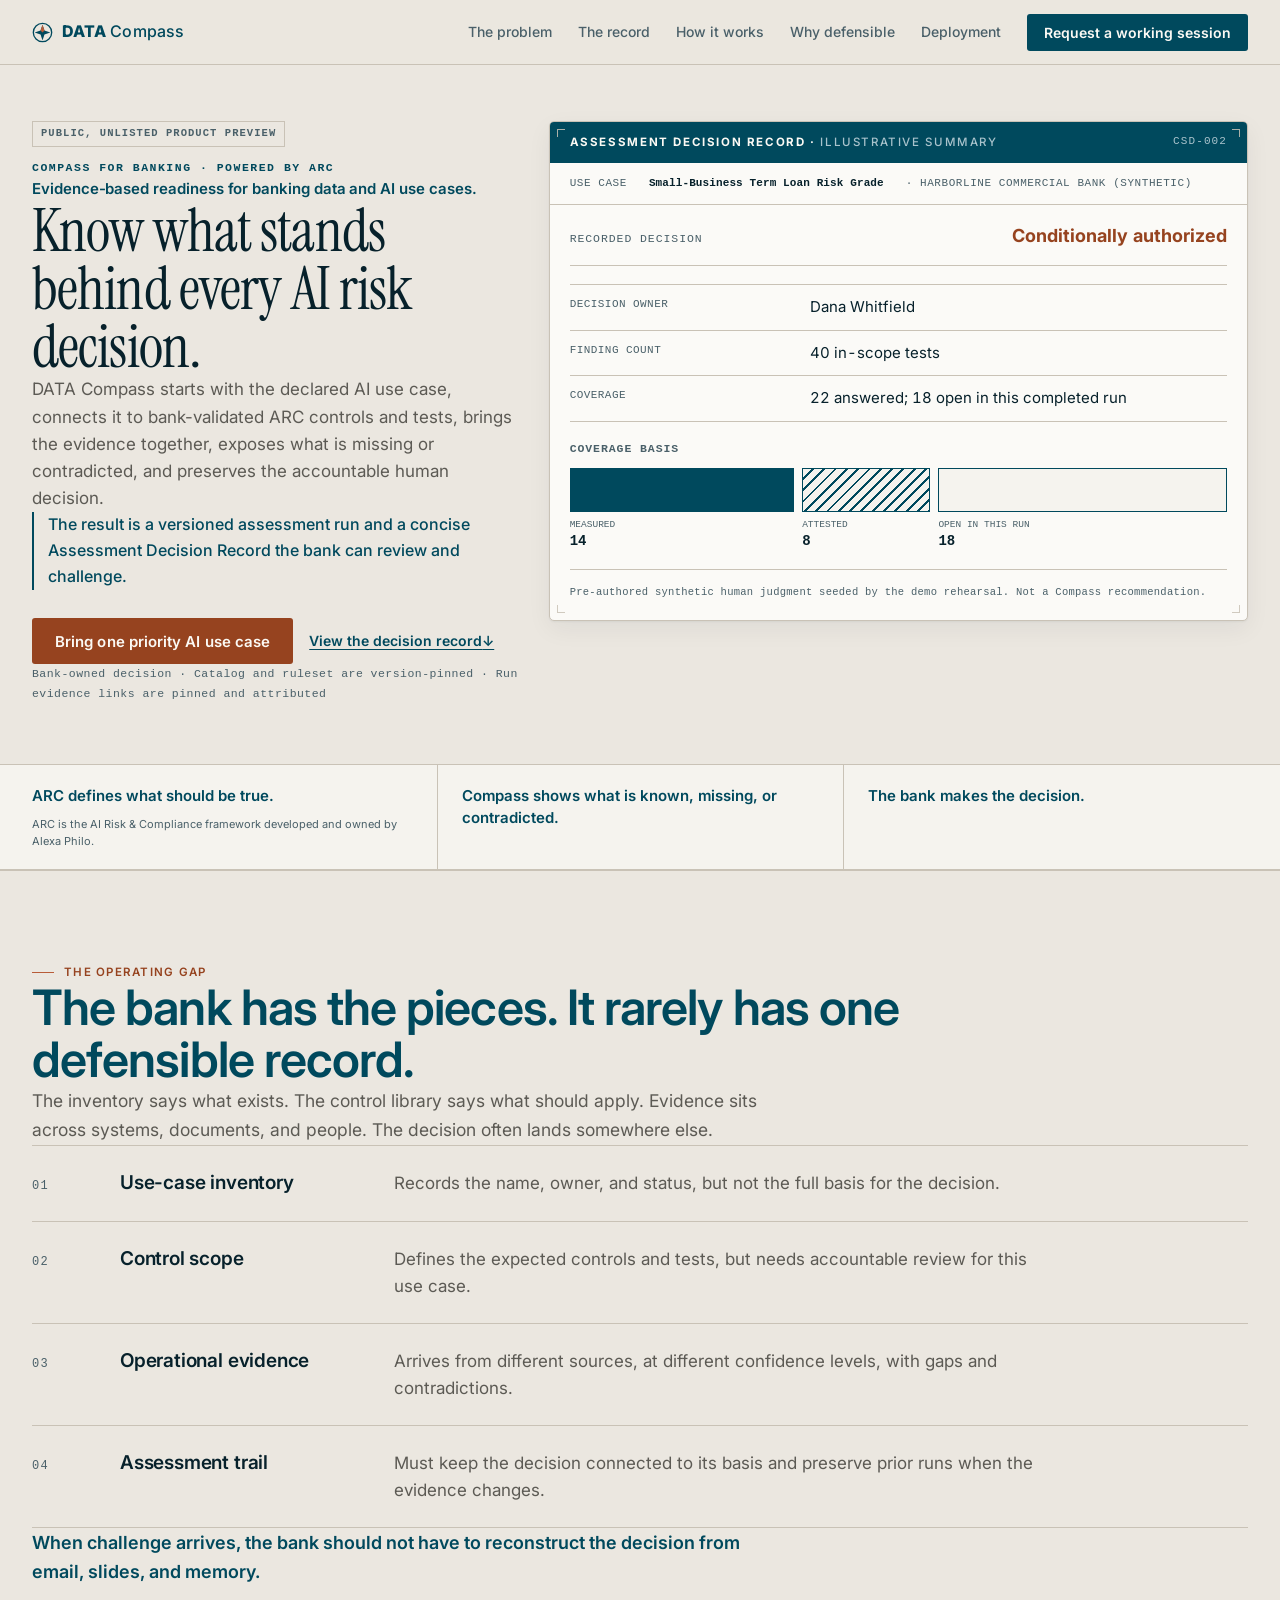
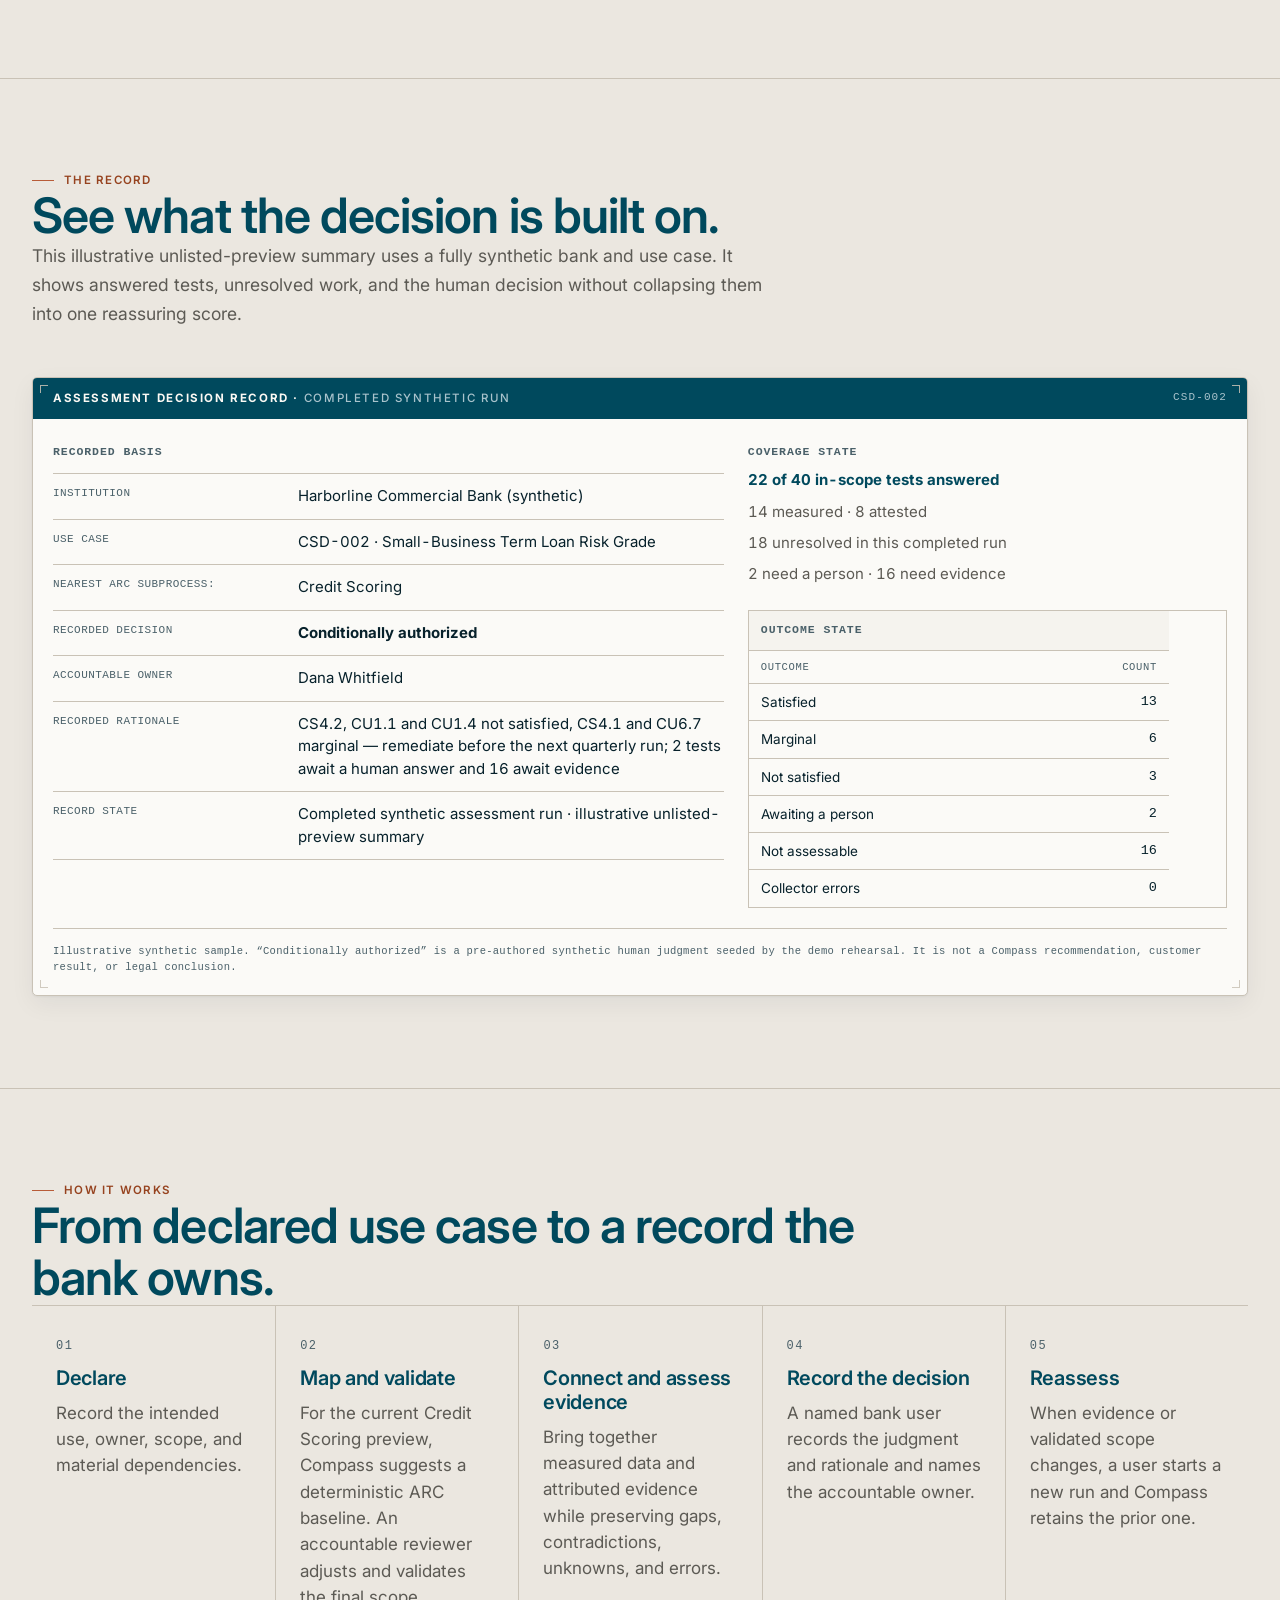
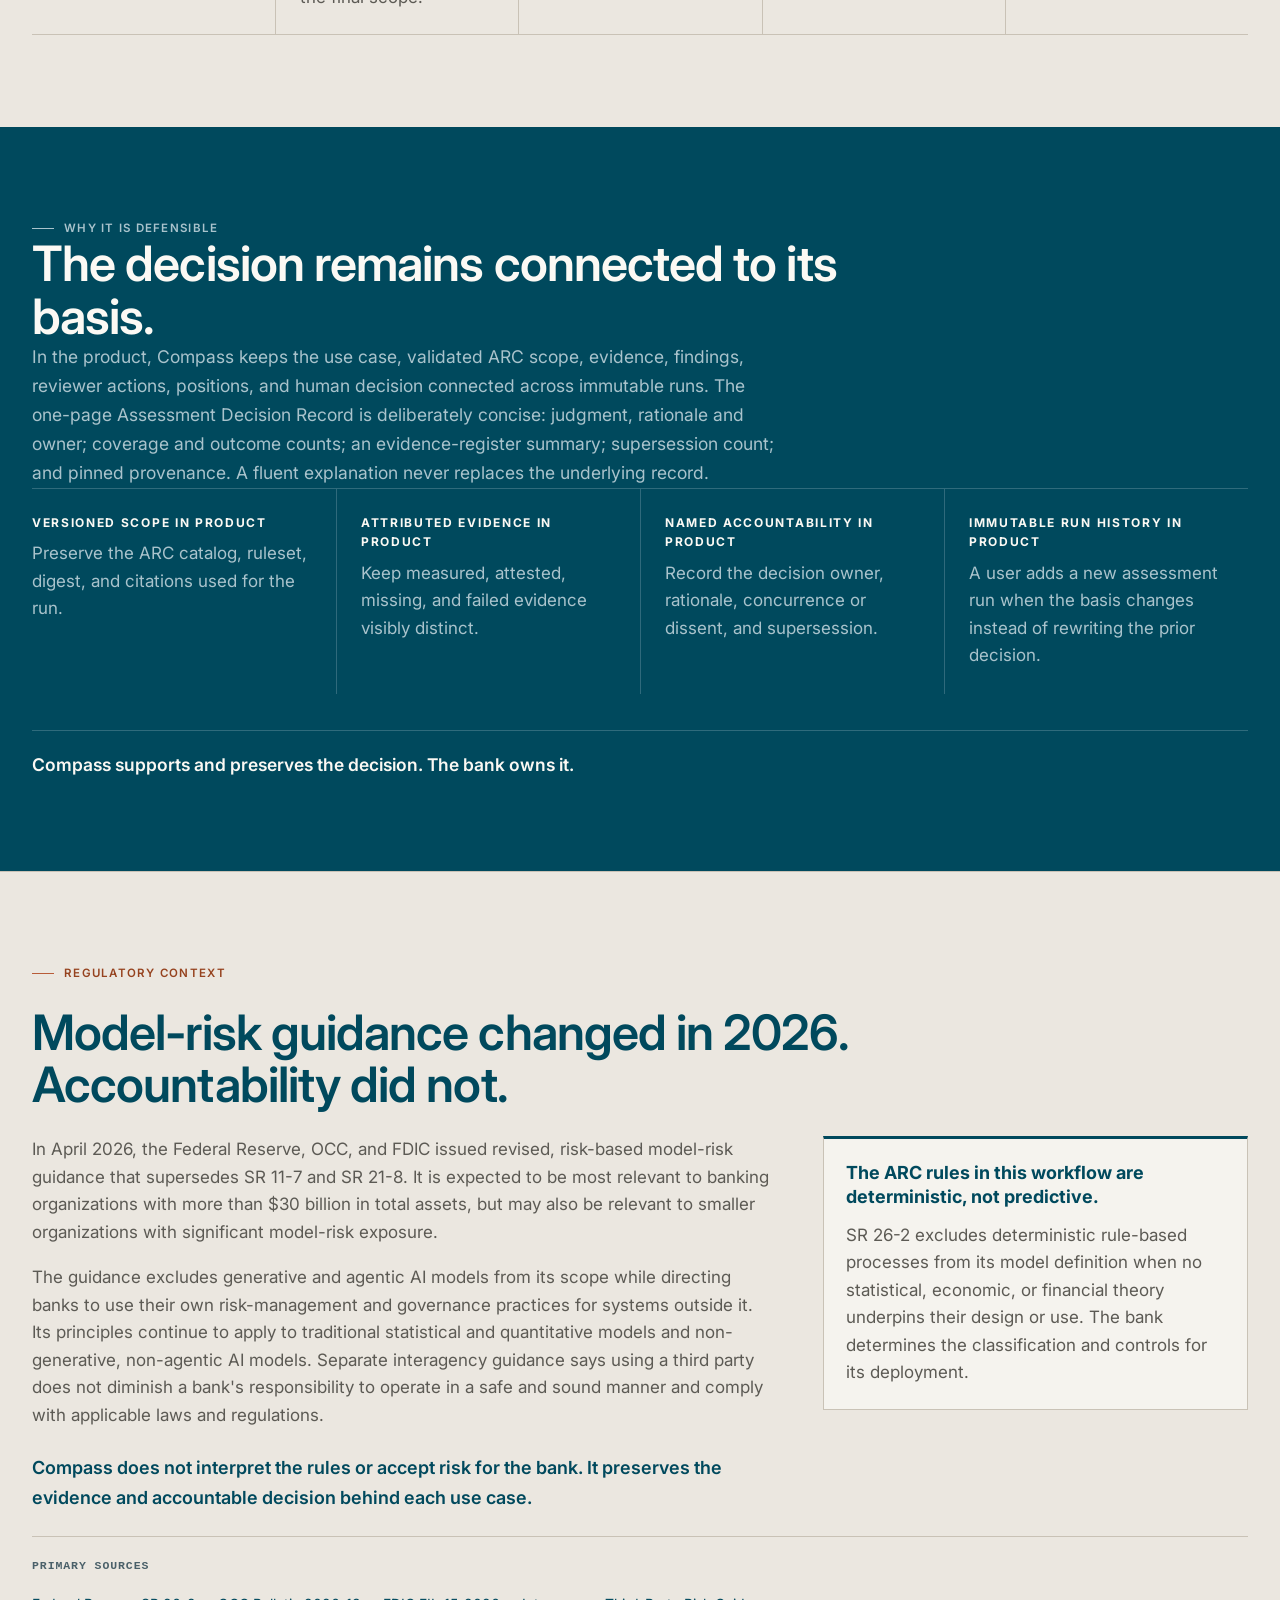
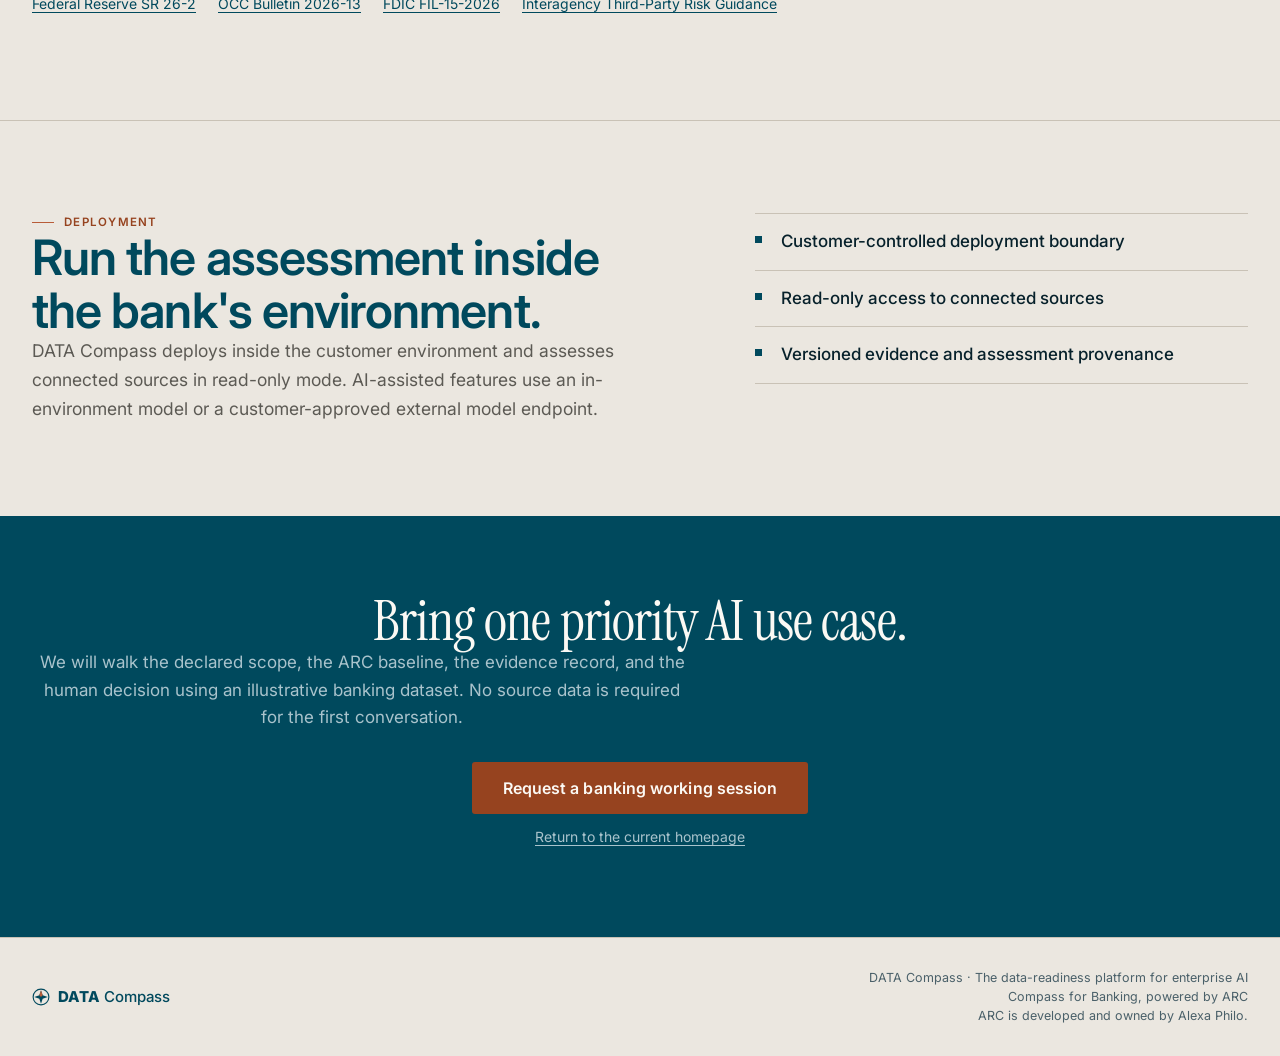
==== banking/index.html @ 29fe2e92 "feat: add Compass for Banking preview" ====
<!DOCTYPE html>
<html lang="en">
<head>
  <meta charset="UTF-8">
  <meta name="viewport" content="width=device-width, initial-scale=1.0">
  <title>Compass for Banking · Evidence behind every AI risk decision</title>
  <meta name="robots" content="noindex,nofollow">
  <link rel="canonical" href="https://compassfordata.com/banking/">
  <meta name="description" content="Compass for Banking connects a declared AI use case, bank-validated ARC controls, evidence, unresolved findings, and the accountable human decision in one versioned assessment run.">
  <meta name="theme-color" content="#00495D">
  <meta property="og:type" content="website">
  <meta property="og:url" content="https://compassfordata.com/banking/">
  <meta property="og:title" content="Compass for Banking · Evidence behind every AI risk decision">
  <meta property="og:description" content="Compass for Banking connects a declared AI use case, bank-validated ARC controls, evidence, unresolved findings, and the accountable human decision in one versioned assessment run.">
  <meta property="og:image" content="https://compassfordata.com/img/og-platform.png">
  <meta property="og:image:width" content="1200">
  <meta property="og:image:height" content="630">
  <meta property="og:image:alt" content="DATA Compass — AI readiness, measured—not asserted.">
  <meta name="twitter:card" content="summary_large_image">
  <meta name="twitter:title" content="Compass for Banking · Evidence behind every AI risk decision">
  <meta name="twitter:description" content="Compass for Banking connects a declared AI use case, bank-validated ARC controls, evidence, unresolved findings, and the accountable human decision in one versioned assessment run.">
  <meta name="twitter:image" content="https://compassfordata.com/img/og-platform.png">
  <meta name="twitter:image:alt" content="DATA Compass — AI readiness, measured—not asserted.">
  <link rel="icon" href="data:image/svg+xml,<svg xmlns='http://www.w3.org/2000/svg' viewBox='0 0 32 32'><circle cx='16' cy='16' r='13.5' fill='none' stroke='%2300495D' stroke-width='2.5'/><path d='M16 4 L19 13 L28 16 L19 19 L16 28 L13 19 L4 16 L13 13 Z' fill='%2300495D'/><path d='M16 4 L19 13 L16 16 L13 13 Z' fill='%23B85C38'/></svg>">
  <link rel="preconnect" href="https://fonts.googleapis.com">
  <link rel="preconnect" href="https://fonts.gstatic.com" crossorigin>
  <link href="https://fonts.googleapis.com/css2?family=Instrument+Serif:ital@0;1&family=Inter:wght@400;500;600;700;800&display=swap" rel="stylesheet">
  <link rel="stylesheet" href="/banking/preview-base-9b962e1.css">
  <link rel="stylesheet" href="/banking/banking.css">
</head>
<body class="new-page banking-page">

<a class="nb-skip" href="#main">Skip to content</a>

<nav class="nb-nav" id="nbNav" aria-label="Main">
  <div class="nb-nav__inner">
    <a href="/" class="nb-nav__brand" aria-label="DATA Compass — return to the current homepage">
      <svg width="21" height="21" viewBox="0 0 32 32" aria-hidden="true" focusable="false"><circle cx="16" cy="16" r="14" fill="none" stroke="#00495D" stroke-width="2"/><path d="M16 4 L19 13 L28 16 L19 19 L16 28 L13 19 L4 16 L13 13 Z" fill="#00495D"/><path d="M16 4 L19 13 L16 16 L13 13 Z" fill="#B85C38"/></svg>
      <span><b>DATA</b> Compass</span>
    </a>
    <div class="nb-nav__links">
      <a href="#problem">The problem</a>
      <a href="#decision-record">The record</a>
      <a href="#how-it-works">How it works</a>
      <a href="#defensible">Why defensible</a>
      <a href="#deployment">Deployment</a>
      <button type="button" class="nb-nav__cta" data-nb-demo>Request a working session</button>
    </div>
    <button class="nb-burger" id="nbBurger" aria-label="Open menu" aria-expanded="false" aria-controls="nbMobile">
      <span aria-hidden="true"></span><span aria-hidden="true"></span><span aria-hidden="true"></span>
    </button>
  </div>
</nav>

<div class="nb-mobile" id="nbMobile" role="dialog" aria-modal="true" aria-label="Site menu" hidden>
  <button class="nb-mobile__x" id="nbMobileClose" aria-label="Close menu">&times;</button>
  <a href="#problem">The problem</a>
  <a href="#decision-record">The record</a>
  <a href="#how-it-works">How it works</a>
  <a href="#defensible">Why defensible</a>
  <a href="#deployment">Deployment</a>
  <button type="button" class="nb-btn nb-btn--accent" data-nb-demo>Request a working session</button>
</div>

<main id="main" tabindex="-1">

<header class="nb-hero">
  <div class="nb-wrap nb-hero__grid">
    <div class="nb-hero__copy">
      <p class="bk-preview-status">PUBLIC, UNLISTED PRODUCT PREVIEW</p>
      <p class="nb-hero__qual">COMPASS FOR BANKING · POWERED BY ARC</p>
      <p class="nb-hero__cat">Evidence-based readiness for banking data and AI use cases.</p>
      <h1 class="nb-hero__h1">Know what stands behind every AI risk decision.</h1>
      <p class="nb-hero__sub">DATA Compass starts with the declared AI use case, connects it to bank-validated ARC controls and tests, brings the evidence together, exposes what is missing or contradicted, and preserves the accountable human decision.</p>
      <p class="nb-hero__proof">The result is a versioned assessment run and a concise Assessment Decision Record the bank can review and challenge.</p>
      <div class="nb-hero__ctas">
        <button type="button" class="nb-btn nb-btn--accent" data-nb-demo>Bring one priority AI use case</button>
        <a class="nb-textlink" href="#decision-record">View the decision record <span aria-hidden="true">↓</span></a>
      </div>
      <p class="nb-hero__assure">Bank-owned decision · Catalog and ruleset are version-pinned · Run evidence links are pinned and attributed</p>
    </div>

    <article class="nb-brief nb-brief--hero bk-record bk-record--hero" id="nbHeroBrief" aria-labelledby="nbHeroBriefT">
      <span class="nb-brief__regs" aria-hidden="true"></span>
      <div class="nb-brief__head">
        <h2 class="nb-brief__label" id="nbHeroBriefT">Assessment Decision Record <span aria-hidden="true">·</span> <span class="nb-brief__label-2">Illustrative summary</span></h2>
        <span class="nb-brief__coord" aria-hidden="true">CSD-002</span>
      </div>
      <p class="nb-brief__meta">Use case <b>Small-Business Term Loan Risk Grade</b> · Harborline Commercial Bank (synthetic)</p>
      <div class="bk-record__reveal-list">
        <div class="bk-record__decision bk-record__reveal">
          <span class="bk-record__decision-label">Recorded decision</span>
          <strong class="bk-record__decision-value">Conditionally authorized</strong>
        </div>
        <dl class="bk-ledger bk-ledger--compact bk-record__reveal">
          <div class="bk-ledger__row"><dt>Decision owner</dt><dd>Dana Whitfield</dd></div>
          <div class="bk-ledger__row"><dt>Finding count</dt><dd>40 in-scope tests</dd></div>
          <div class="bk-ledger__row"><dt>Coverage</dt><dd>22 answered; 18 open in this completed run</dd></div>
        </dl>
        <div class="bk-coverage bk-record__reveal">
          <p class="bk-coverage__heading">Coverage basis</p>
          <ol class="bk-coverage__segments" aria-label="14 measured, 8 attested, and 18 open in this completed run">
            <li class="bk-coverage__segment bk-coverage__segment--measured"><span class="bk-coverage__bar" aria-hidden="true"></span><span class="bk-coverage__text">Measured <b>14</b></span></li>
            <li class="bk-coverage__segment bk-coverage__segment--attested"><span class="bk-coverage__bar" aria-hidden="true"></span><span class="bk-coverage__text">Attested <b>8</b></span></li>
            <li class="bk-coverage__segment bk-coverage__segment--open"><span class="bk-coverage__bar" aria-hidden="true"></span><span class="bk-coverage__text">Open in this run <b>18</b></span></li>
          </ol>
        </div>
        <p class="bk-record__disclaimer bk-record__reveal">Pre-authored synthetic human judgment seeded by the demo rehearsal. Not a Compass recommendation.</p>
      </div>
    </article>
  </div>
</header>

<section class="nb-rail" aria-label="Roles in the assessment">
  <div class="nb-wrap nb-rail__grid">
    <div><p>ARC defines what should be true.</p><p class="bk-rail__provenance">ARC is the AI Risk &amp; Compliance framework developed and owned by Alexa Philo.</p></div>
    <div><p>Compass shows what is known, missing, or contradicted.</p></div>
    <div><p>The bank makes the decision.</p></div>
  </div>
</section>

<section class="nb-sec" id="problem" aria-labelledby="problem-title">
  <div class="nb-wrap">
    <p class="nb-eyebrow">THE OPERATING GAP</p>
    <h2 class="nb-h2" id="problem-title">The bank has the pieces. It rarely has one defensible record.</h2>
    <p class="nb-lead">The inventory says what exists. The control library says what should apply. Evidence sits across systems, documents, and people. The decision often lands somewhere else.</p>
    <ol class="nb-cons">
      <li><span class="nb-cons__n" aria-hidden="true">01</span><h3>Use-case inventory</h3><p>Records the name, owner, and status, but not the full basis for the decision.</p></li>
      <li><span class="nb-cons__n" aria-hidden="true">02</span><h3>Control scope</h3><p>Defines the expected controls and tests, but needs accountable review for this use case.</p></li>
      <li><span class="nb-cons__n" aria-hidden="true">03</span><h3>Operational evidence</h3><p>Arrives from different sources, at different confidence levels, with gaps and contradictions.</p></li>
      <li><span class="nb-cons__n" aria-hidden="true">04</span><h3>Assessment trail</h3><p>Must keep the decision connected to its basis and preserve prior runs when the evidence changes.</p></li>
    </ol>
    <p class="nb-close">When challenge arrives, the bank should not have to reconstruct the decision from email, slides, and memory.</p>
  </div>
</section>

<section class="nb-sec nb-sec--alt" id="decision-record" aria-labelledby="decision-record-title">
  <div class="nb-wrap">
    <p class="nb-eyebrow">THE RECORD</p>
    <h2 class="nb-h2" id="decision-record-title">See what the decision is built on.</h2>
    <p class="nb-lead">This illustrative unlisted-preview summary uses a fully synthetic bank and use case. It shows answered tests, unresolved work, and the human decision without collapsing them into one reassuring score.</p>

    <article class="nb-brief nb-brief--full bk-record bk-record--full" aria-labelledby="full-record-title">
      <span class="nb-brief__regs" aria-hidden="true"></span>
      <div class="nb-brief__head">
        <h3 class="nb-brief__label" id="full-record-title">Assessment Decision Record <span aria-hidden="true">·</span> <span class="nb-brief__label-2">Completed synthetic run</span></h3>
        <span class="nb-brief__coord" aria-hidden="true">CSD-002</span>
      </div>
      <div class="bk-record__grid">
        <div class="bk-record__column">
          <p class="bk-record__section-title">Recorded basis</p>
          <dl class="bk-ledger">
            <div class="bk-ledger__row"><dt>Institution</dt><dd>Harborline Commercial Bank (synthetic)</dd></div>
            <div class="bk-ledger__row"><dt>Use case</dt><dd>CSD-002 · Small-Business Term Loan Risk Grade</dd></div>
            <div class="bk-ledger__row"><dt>Nearest ARC subprocess:</dt> <dd>Credit Scoring</dd></div>
            <div class="bk-ledger__row"><dt>Recorded decision</dt><dd><strong>Conditionally authorized</strong></dd></div>
            <div class="bk-ledger__row"><dt>Accountable owner</dt><dd>Dana Whitfield</dd></div>
            <div class="bk-ledger__row"><dt>Recorded rationale</dt><dd>CS4.2, CU1.1 and CU1.4 not satisfied, CS4.1 and CU6.7 marginal — remediate before the next quarterly run; 2 tests await a human answer and 16 await evidence</dd></div>
            <div class="bk-ledger__row"><dt>Record state</dt><dd>Completed synthetic assessment run · illustrative unlisted-preview summary</dd></div>
          </dl>
        </div>
        <div class="bk-record__column">
          <div class="bk-coverage">
            <p class="bk-record__section-title">Coverage state</p>
            <p class="bk-coverage__metric"><strong>22 of 40 in-scope tests answered</strong></p>
            <p>14 measured · 8 attested</p>
            <p>18 unresolved in this completed run</p>
            <p>2 need a person · 16 need evidence</p>
          </div>
          <div class="bk-record__table-region" role="region" aria-labelledby="outcome-state-title" tabindex="0">
            <table class="nb-trace bk-record__table">
              <caption id="outcome-state-title">Outcome state</caption>
              <thead><tr><th scope="col">Outcome</th><th scope="col">Count</th></tr></thead>
              <tbody>
                <tr><th scope="row">Satisfied</th><td>13</td></tr>
                <tr><th scope="row">Marginal</th><td>6</td></tr>
                <tr><th scope="row">Not satisfied</th><td>3</td></tr>
                <tr><th scope="row">Awaiting a person</th><td>2</td></tr>
                <tr><th scope="row">Not assessable</th><td>16</td></tr>
                <tr><th scope="row">Collector errors</th><td>0</td></tr>
              </tbody>
            </table>
          </div>
        </div>
      </div>
      <p class="bk-record__disclaimer">Illustrative synthetic sample. “Conditionally authorized” is a pre-authored synthetic human judgment seeded by the demo rehearsal. It is not a Compass recommendation, customer result, or legal conclusion.</p>
    </article>
  </div>
</section>

<section class="nb-sec" id="how-it-works" aria-labelledby="how-it-works-title">
  <div class="nb-wrap">
    <p class="nb-eyebrow">HOW IT WORKS</p>
    <h2 class="nb-h2" id="how-it-works-title">From declared use case to a record the bank owns.</h2>
    <ol class="nb-stages">
      <li class="nb-stage"><div class="nb-stage__t"><span class="nb-stage__n" aria-hidden="true">01</span><h3>Declare</h3><p>Record the intended use, owner, scope, and material dependencies.</p></div></li>
      <li class="nb-stage"><div class="nb-stage__t"><span class="nb-stage__n" aria-hidden="true">02</span><h3>Map and validate</h3><p>For the current Credit Scoring preview, Compass suggests a deterministic ARC baseline. An accountable reviewer adjusts and validates the final scope.</p></div></li>
      <li class="nb-stage"><div class="nb-stage__t"><span class="nb-stage__n" aria-hidden="true">03</span><h3>Connect and assess evidence</h3><p>Bring together measured data and attributed evidence while preserving gaps, contradictions, unknowns, and errors.</p></div></li>
      <li class="nb-stage"><div class="nb-stage__t"><span class="nb-stage__n" aria-hidden="true">04</span><h3>Record the decision</h3><p>A named bank user records the judgment and rationale and names the accountable owner.</p></div></li>
      <li class="nb-stage"><div class="nb-stage__t"><span class="nb-stage__n" aria-hidden="true">05</span><h3>Reassess</h3><p>When evidence or validated scope changes, a user starts a new run and Compass retains the prior one.</p></div></li>
    </ol>
  </div>
</section>

<section class="nb-teal" id="defensible" aria-labelledby="defensible-title">
  <div class="nb-wrap">
    <p class="nb-eyebrow nb-eyebrow--rev">WHY IT IS DEFENSIBLE</p>
    <h2 class="nb-h2 nb-h2--rev" id="defensible-title">The decision remains connected to its basis.</h2>
    <p class="nb-lead nb-lead--rev">In the product, Compass keeps the use case, validated ARC scope, evidence, findings, reviewer actions, positions, and human decision connected across immutable runs. The one-page Assessment Decision Record is deliberately concise: judgment, rationale and owner; coverage and outcome counts; an evidence-register summary; supersession count; and pinned provenance. A fluent explanation never replaces the underlying record.</p>
    <ul class="nb-reads">
      <li><h3>Versioned scope in product</h3><p>Preserve the ARC catalog, ruleset, digest, and citations used for the run.</p></li>
      <li><h3>Attributed evidence in product</h3><p>Keep measured, attested, missing, and failed evidence visibly distinct.</p></li>
      <li><h3>Named accountability in product</h3><p>Record the decision owner, rationale, concurrence or dissent, and supersession.</p></li>
      <li><h3>Immutable run history in product</h3><p>A user adds a new assessment run when the basis changes instead of rewriting the prior decision.</p></li>
    </ul>
    <p class="bk-defensible__close">Compass supports and preserves the decision. The bank owns it.</p>
  </div>
</section>

<section class="nb-sec" id="regulatory-context" aria-labelledby="regulatory-context-title">
  <div class="nb-wrap bk-regulatory">
    <p class="nb-eyebrow">REGULATORY CONTEXT</p>
    <h2 class="nb-h2" id="regulatory-context-title">Model-risk guidance changed in 2026. Accountability did not.</h2>
    <div class="bk-regulatory__body">
      <p>In April 2026, the Federal Reserve, OCC, and FDIC issued revised, risk-based model-risk guidance that supersedes SR 11-7 and SR 21-8. It is expected to be most relevant to banking organizations with more than $30 billion in total assets, but may also be relevant to smaller organizations with significant model-risk exposure.</p>
      <p>The guidance excludes generative and agentic AI models from its scope while directing banks to use their own risk-management and governance practices for systems outside it. Its principles continue to apply to traditional statistical and quantitative models and non-generative, non-agentic AI models. Separate interagency guidance says using a third party does not diminish a bank's responsibility to operate in a safe and sound manner and comply with applicable laws and regulations.</p>
    </div>
    <div class="bk-regulatory__classification">
      <h3>The ARC rules in this workflow are deterministic, not predictive.</h3>
      <p>SR 26-2 excludes deterministic rule-based processes from its model definition when no statistical, economic, or financial theory underpins their design or use. The bank determines the classification and controls for its deployment.</p>
    </div>
    <p class="nb-close">Compass does not interpret the rules or accept risk for the bank. It preserves the evidence and accountable decision behind each use case.</p>
    <div class="bk-sources">
      <p class="bk-sources__label">Primary sources</p>
      <ul class="bk-sources__list">
        <li><a href="https://www.federalreserve.gov/supervisionreg/srletters/SR2602.htm">Federal Reserve SR 26-2</a></li>
        <li><a href="https://www.occ.gov/news-issuances/bulletins/2026/bulletin-2026-13.html">OCC Bulletin 2026-13</a></li>
        <li><a href="https://www.fdic.gov/news/financial-institution-letters/2026/agencies-revise-interagency-model-risk-management-guidance">FDIC FIL-15-2026</a></li>
        <li><a href="https://www.federalreserve.gov/frrs/guidance/interagency-guidance-on-third-party-relationships.htm">Interagency Third-Party Risk Guidance</a></li>
      </ul>
    </div>
  </div>
</section>

<section class="nb-sec nb-sec--alt" id="deployment" aria-labelledby="deployment-title">
  <div class="nb-wrap nb-dep">
    <div>
      <p class="nb-eyebrow">DEPLOYMENT</p>
      <h2 class="nb-h2" id="deployment-title">Run the assessment inside the bank's environment.</h2>
      <p class="nb-lead">DATA Compass deploys inside the customer environment and assesses connected sources in read-only mode. AI-assisted features use an in-environment model or a customer-approved external model endpoint.</p>
    </div>
    <ul class="nb-dep__list">
      <li>Customer-controlled deployment boundary</li>
      <li>Read-only access to connected sources</li>
      <li>Versioned evidence and assessment provenance</li>
    </ul>
  </div>
</section>

<section class="nb-teal nb-teal--close" aria-labelledby="closing-title">
  <div class="nb-wrap nb-cta">
    <h2 class="nb-cta__h" id="closing-title">Bring one priority AI use case.</h2>
    <p class="nb-cta__p">We will walk the declared scope, the ARC baseline, the evidence record, and the human decision using an illustrative banking dataset. No source data is required for the first conversation.</p>
    <button type="button" class="nb-btn nb-btn--accent nb-btn--lg" data-nb-demo>Request a banking working session</button>
    <p class="nb-cta__back"><a href="/">Return to the current homepage</a></p>
  </div>
</section>

</main>

<footer class="nb-foot">
  <div class="nb-wrap nb-foot__inner">
    <p class="nb-foot__brand">
      <svg width="18" height="18" viewBox="0 0 32 32" aria-hidden="true" focusable="false"><circle cx="16" cy="16" r="14" fill="none" stroke="#00495D" stroke-width="2"/><path d="M16 4 L19 13 L28 16 L19 19 L16 28 L13 19 L4 16 L13 13 Z" fill="#00495D"/><path d="M16 4 L19 13 L16 16 L13 13 Z" fill="#B85C38"/></svg>
      <span><b>DATA</b> Compass</span>
    </p>
    <div class="bk-foot__copy">
      <p>DATA Compass · The data-readiness platform for enterprise AI</p>
      <p>Compass for Banking, powered by ARC</p>
      <p>ARC is developed and owned by Alexa Philo.</p>
    </div>
  </div>
</footer>

<div class="nb-modal" id="nbDemoModal" aria-hidden="true">
  <div class="nb-modal__card" role="dialog" aria-modal="true" aria-labelledby="nbDemoTitle">
    <button class="nb-modal__x" id="nbDemoClose" aria-label="Close">&times;</button>
    <p class="nb-eyebrow">Banking working session</p>
    <h2 class="nb-modal__h" id="nbDemoTitle">Bring one priority AI use case.</h2>
    <p class="nb-modal__sub">Tell us who you are and what use case you want to examine.</p>
    <p class="nb-modal__note">30-minute working session · No source data required · Illustrative banking data</p>
    <form id="nbDemoForm" novalidate>
      <input type="hidden" name="industry" value="banking">
      <input type="checkbox" name="botcheck" class="nb-hp" tabindex="-1" autocomplete="off" aria-hidden="true">
      <div class="nb-frow">
        <div class="nb-ffield">
          <label for="nb_first">First name *</label>
          <input id="nb_first" name="first_name" autocomplete="given-name" required aria-describedby="nbFormMsg">
        </div>
        <div class="nb-ffield">
          <label for="nb_last">Last name *</label>
          <input id="nb_last" name="last_name" autocomplete="family-name" required aria-describedby="nbFormMsg">
        </div>
      </div>
      <div class="nb-ffield">
        <label for="nb_company">Company *</label>
        <input id="nb_company" name="company" autocomplete="organization" required aria-describedby="nbFormMsg">
      </div>
      <div class="nb-ffield">
        <label for="nb_email">Work email *</label>
        <input id="nb_email" type="email" name="email" autocomplete="email" required aria-describedby="nbFormMsg">
      </div>
      <details class="nb-more">
        <summary>Anything else? (optional)</summary>
        <div class="nb-ffield"><label for="nb_phone">Phone</label><input id="nb_phone" type="tel" name="phone" autocomplete="tel"></div>
        <div class="nb-ffield"><label for="nb_notes">Notes</label><textarea id="nb_notes" name="notes" rows="3" placeholder="What would you like to examine?"></textarea></div>
      </details>
      <p class="nb-form-msg" id="nbFormMsg" role="status" aria-live="polite"></p>
      <div class="nb-modal__actions">
        <button type="button" class="nb-btn nb-btn--quiet" id="nbDemoCancel">Cancel</button>
        <button type="submit" class="nb-btn nb-btn--accent" id="nbDemoSubmit">Send</button>
      </div>
    </form>
    <div class="nb-form-success" id="nbFormSuccess" role="status" tabindex="-1" hidden>
      <h3>Thanks.</h3>
      <p>Your request is on its way.</p>
    </div>
  </div>
</div>

<script src="/banking/preview-base-9b962e1.js" defer></script>
</body>
</html>
---- banking/preview-base-9b962e1.css ----
/* Pinned from /new/new.css at 9b962e14b737ceb65b5d60b990d22c09c79423b1; source SHA-256 e1fec9505f5660f444f13fea0d68402c357adde0eeac1bd5b9172ccb74719da2. */
/* ==========================================================================
   DATA Compass · /new/ — "The Evidence Dossier"
   Alternative buyer-oriented homepage. Isolated: every rule is scoped under
   .new-page so nothing here can reach the production homepage or /platform/.
   Palette and grammar per docs/design/compass-design-pattern.md.
   ========================================================================== */

.new-page {
  /* surfaces — the stack gets lighter as it rises */
  --nb-ground:   #EBE7E0;
  --nb-card:     #F5F3EE;
  --nb-surface:  #FBFAF7;
  --nb-track:    #E7E3DB;
  --nb-line:     #C9C2B6;

  /* ink */
  --nb-teal:     #00495D;
  --nb-ink:      #07212B;
  --nb-body:     #5C5A54;
  --nb-quiet:    #4A6069;

  /* accent — spotlight only */
  --nb-terra:      #B85C38;  /* non-text strokes / markers / focus ring */
  --nb-terra-ink:  #96431F;  /* small text + button grounds */
  --nb-terra-hov:  #843B1C;
  --nb-terra-tint: #EFDED7;

  /* reversed, for the deep-teal bands */
  --nb-on-teal:     #FBF9F4;
  --nb-on-teal-dim: #A9C3CC;

  /* type */
  --nb-sans:  'Inter', -apple-system, BlinkMacSystemFont, 'Segoe UI', Roboto, sans-serif;
  --nb-serif: 'Instrument Serif', Georgia, 'Times New Roman', serif;
  --nb-mono:  ui-monospace, 'Cascadia Code', Consolas, 'SFMono-Regular', Menlo, monospace;

  /* rhythm */
  --nb-pad: 92px;
  --nb-gut: 32px;
  --nb-max: 1280px;

  --nb-r:    5px;
  --nb-r-sm: 3px;
  --nb-shadow:       0 1px 2px rgba(7,33,43,.05), 0 8px 24px rgba(7,33,43,.06);
  --nb-shadow-hover: 0 2px 4px rgba(7,33,43,.08), 0 14px 32px rgba(7,33,43,.11);
  --nb-ease: cubic-bezier(.4,0,.2,1);
  --nb-ease-out: cubic-bezier(.16,1,.3,1);

  margin: 0;
  background: var(--nb-ground);
  color: var(--nb-body);
  font-family: var(--nb-sans);
  font-size: 17px;
  line-height: 1.62;
  -webkit-font-smoothing: antialiased;
  text-rendering: optimizeLegibility;
}

.new-page *, .new-page *::before, .new-page *::after { box-sizing: border-box; }
.new-page h1, .new-page h2, .new-page h3, .new-page p, .new-page ul,
.new-page ol, .new-page dl, .new-page dd, .new-page figure, .new-page table { margin: 0; }
.new-page ul, .new-page ol { list-style: none; padding: 0; }
.new-page img { max-width: 100%; height: auto; display: block; }
.new-page a { color: var(--nb-teal); text-decoration-thickness: 1px; text-underline-offset: 3px; }

.new-page :focus-visible {
  outline: 2px solid var(--nb-terra);
  outline-offset: 2px;
  border-radius: 2px;
}
/* terracotta measures 2.22:1 against deep teal — below the 3:1 non-text bar.
   Inside the teal bands the ring switches to reversed cream (9.45:1). */
.new-page .nb-teal :focus-visible,
.new-page .nb-teal:focus-visible { outline-color: var(--nb-on-teal); }

.nb-sr {
  position: absolute; width: 1px; height: 1px; padding: 0; margin: -1px;
  overflow: hidden; clip: rect(0 0 0 0); white-space: nowrap; border: 0;
}

.new-page a.nb-skip {
  position: absolute; left: 12px; top: -60px; z-index: 700;
  background: var(--nb-teal); color: var(--nb-on-teal);
  padding: 10px 16px; border-radius: var(--nb-r-sm);
  font-size: 14px; font-weight: 600; text-decoration: none;
  transition: top 150ms var(--nb-ease);
}
.new-page a.nb-skip:focus { top: 12px; }

.nb-wrap {
  max-width: var(--nb-max);
  margin: 0 auto;
  padding-inline: var(--nb-gut);
}

/* ============================== typography ============================== */

.nb-eyebrow {
  font-size: 11.5px; font-weight: 600; letter-spacing: .11em;
  text-transform: uppercase; color: var(--nb-terra-ink);
  display: flex; align-items: center; gap: 10px;
  margin-bottom: 18px;
}
.nb-eyebrow::before {
  content: ''; width: 22px; height: 1px; background: var(--nb-terra); flex: none;
}
.nb-eyebrow--rev { color: var(--nb-on-teal-dim); }
.nb-eyebrow--rev::before { background: var(--nb-on-teal-dim); }

.nb-h2 {
  font-family: var(--nb-sans);
  font-size: clamp(2rem, 4vw, 3.05rem);
  line-height: 1.08;
  letter-spacing: -.019em;
  font-weight: 600;
  color: var(--nb-teal);
  max-width: 18em;
}
.nb-h2--sm { font-size: clamp(1.75rem, 3vw, 2.35rem); max-width: 16em; }
.nb-h2--rev { color: var(--nb-on-teal); }

.nb-lead {
  font-size: 17.5px; line-height: 1.65; max-width: 68ch;
  color: var(--nb-body); margin-top: 34px;
}
.nb-lead--rev { color: var(--nb-on-teal-dim); }
.nb-note {
  margin-top: 18px; font-family: var(--nb-mono);
  font-size: 12px; letter-spacing: .02em; color: var(--nb-quiet);
}

/* ================================ buttons ================================ */

.nb-btn {
  display: inline-flex; align-items: center; justify-content: center;
  min-height: 46px; padding: 12px 22px;
  border: 1px solid transparent; border-radius: var(--nb-r-sm);
  font-family: var(--nb-sans); font-size: 15px; font-weight: 600;
  letter-spacing: .005em; cursor: pointer; text-decoration: none;
  transition: background-color 180ms var(--nb-ease), border-color 180ms var(--nb-ease), color 180ms var(--nb-ease);
}
.nb-btn--accent { background: var(--nb-terra-ink); color: var(--nb-on-teal); }
.nb-btn--accent:hover { background: var(--nb-terra-hov); }
.nb-btn--quiet {
  background: transparent; color: var(--nb-teal); border-color: var(--nb-line);
}
.nb-btn--quiet:hover { border-color: var(--nb-teal); background: var(--nb-card); }
.nb-btn--lg { min-height: 52px; padding: 14px 30px; font-size: 16px; }

/* =============================== navigation =============================== */

.nb-nav {
  position: sticky; top: 0; z-index: 200;
  background: rgba(235,231,224,.94);
  backdrop-filter: saturate(140%) blur(8px);
  border-bottom: 1px solid var(--nb-line);
}
.nb-nav__inner {
  max-width: var(--nb-max); margin: 0 auto;
  padding: 0 var(--nb-gut); height: 64px;
  display: flex; align-items: center; justify-content: space-between; gap: 24px;
}
.nb-nav__brand {
  display: inline-flex; align-items: center; gap: 9px;
  color: var(--nb-teal); text-decoration: none;
  font-size: 16px; letter-spacing: .005em; font-weight: 500;
}
.nb-nav__brand b { font-weight: 800; }
.nb-nav__links { display: flex; align-items: center; gap: 26px; }
.nb-nav__links a {
  color: var(--nb-quiet); text-decoration: none; font-size: 14px; font-weight: 500;
  transition: color 150ms var(--nb-ease);
}
.nb-nav__links a:hover { color: var(--nb-teal); }
.nb-nav__cta {
  background: var(--nb-teal); color: var(--nb-on-teal);
  border: 0; border-radius: var(--nb-r-sm);
  font-family: var(--nb-sans); font-size: 14px; font-weight: 600;
  padding: 10px 17px; cursor: pointer;
  transition: background-color 180ms var(--nb-ease);
}
.nb-nav__cta:hover { background: #063744; }

.nb-burger {
  display: none; width: 44px; height: 44px; border: 0; background: none;
  cursor: pointer; padding: 11px 10px; flex-direction: column; justify-content: space-between;
}
.nb-burger span { display: block; height: 1.5px; background: var(--nb-teal); border-radius: 2px; }

.nb-mobile {
  position: fixed; inset: 0; z-index: 300;
  background: var(--nb-ground);
  padding: 84px var(--nb-gut) 40px;
  display: flex; flex-direction: column; gap: 4px;
  overflow-y: auto;
}
.nb-mobile[hidden] { display: none; }
.nb-mobile a {
  color: var(--nb-teal); text-decoration: none; font-size: 19px; font-weight: 500;
  padding: 14px 0; border-bottom: 1px solid var(--nb-line);
}
.nb-mobile .nb-btn { margin-top: 22px; }
.nb-mobile__x {
  position: absolute; top: 16px; right: 22px;
  width: 44px; height: 44px; border: 0; background: none;
  font-size: 30px; line-height: 1; color: var(--nb-teal); cursor: pointer;
}

/* ================================== hero ================================== */

.nb-hero { padding: 56px 0 60px; }
.nb-hero__grid {
  display: grid; grid-template-columns: repeat(12, 1fr); gap: 24px; align-items: start;
}
.nb-hero__copy { grid-column: span 5; }

.nb-hero__qual {
  font-family: var(--nb-mono); font-size: 11.5px; letter-spacing: .13em;
  text-transform: uppercase; color: var(--nb-quiet);
}
.nb-hero__cat {
  margin-top: 12px; font-size: 15px; font-weight: 600;
  color: var(--nb-teal); letter-spacing: -.004em;
}
.nb-hero__h1 {
  font-family: var(--nb-serif); font-weight: 400;
  font-size: clamp(2.9rem, 4.6vw, 4.3rem);
  line-height: .99; letter-spacing: -.015em;
  color: var(--nb-ink);
  margin-top: 18px;
}
.nb-hero__sub { margin-top: 30px; font-size: 17px; line-height: 1.6; max-width: 46ch; }
.nb-hero__proof {
  margin-top: 20px; padding-left: 14px;
  border-left: 2px solid var(--nb-teal);
  font-size: 16px; font-weight: 600; color: var(--nb-teal);
}
.nb-hero__ctas { margin-top: 28px; display: flex; flex-wrap: wrap; gap: 12px; }
.nb-hero__assure {
  margin-top: 22px; font-family: var(--nb-mono); font-size: 11.5px;
  letter-spacing: .04em; color: var(--nb-quiet); line-height: 1.75;
}

/* ================== the decision brief (signature artifact) ================== */

.nb-brief {
  position: relative;
  background: var(--nb-surface);
  border: 1px solid var(--nb-line);
  border-radius: var(--nb-r);
  box-shadow: var(--nb-shadow);
  padding: 0 0 20px;
}
.nb-brief--hero { grid-column: span 7; }

/* corner registration ticks — architectural drawing, not ornament-for-ornament */
.nb-brief__regs {
  position: absolute; inset: 7px; pointer-events: none;
  background-repeat: no-repeat;
  background-image:
    linear-gradient(var(--nb-line), var(--nb-line)), linear-gradient(var(--nb-line), var(--nb-line)),
    linear-gradient(var(--nb-line), var(--nb-line)), linear-gradient(var(--nb-line), var(--nb-line)),
    linear-gradient(var(--nb-line), var(--nb-line)), linear-gradient(var(--nb-line), var(--nb-line)),
    linear-gradient(var(--nb-line), var(--nb-line)), linear-gradient(var(--nb-line), var(--nb-line));
  background-size: 8px 1px, 1px 8px, 8px 1px, 1px 8px, 8px 1px, 1px 8px, 8px 1px, 1px 8px;
  background-position:
    left top, left top,
    right top, right top,
    left bottom, left bottom,
    right bottom, right bottom;
  opacity: .85;
}

.nb-brief__head {
  background: var(--nb-teal);
  border-radius: calc(var(--nb-r) - 1px) calc(var(--nb-r) - 1px) 0 0;
  padding: 11px 20px;
  display: flex; align-items: center; justify-content: space-between; gap: 16px;
}
.nb-brief__label {
  font-family: var(--nb-sans); font-size: 11.5px; font-weight: 700;
  letter-spacing: .14em; text-transform: uppercase; color: var(--nb-on-teal);
}
.nb-brief__label-2 { font-weight: 500; color: var(--nb-on-teal-dim); }
.nb-brief__coord {
  font-family: var(--nb-mono); font-size: 11px; letter-spacing: .1em;
  color: var(--nb-on-teal-dim);
}

.nb-brief__meta {
  display: flex; flex-wrap: wrap; gap: 4px 22px;
  padding: 12px 20px; border-bottom: 1px solid var(--nb-line);
  font-family: var(--nb-mono); font-size: 11px; letter-spacing: .05em;
  text-transform: uppercase; color: var(--nb-quiet);
}
.nb-brief__meta b {
  font-weight: 600; color: var(--nb-ink); text-transform: none;
  letter-spacing: .01em; font-variant-numeric: tabular-nums;
}

.nb-brief__foot {
  margin: 4px 20px 0; padding-top: 14px;
  border-top: 1px solid var(--nb-line);
  font-family: var(--nb-mono); font-size: 10.5px;
  letter-spacing: .045em; color: var(--nb-quiet);
}

/* -------------------------------- the spine -------------------------------- */

.nb-spine { position: relative; padding: 20px 20px 4px; }
.nb-spine::before {
  content: ''; position: absolute; left: calc(20px + 5px); top: 30px; bottom: 22px;
  width: 1px; background: var(--nb-line);
}
.nb-spine__n {
  position: relative; padding-left: 28px; padding-bottom: 20px;
  display: flex; flex-direction: column; gap: 3px;
}
.nb-spine__n:last-child { padding-bottom: 8px; }
.nb-spine__dot {
  position: absolute; left: 0; top: 5px;
  width: 11px; height: 11px; border-radius: 50%;
  background: var(--nb-surface); border: 1.5px solid var(--nb-teal);
}
.nb-spine__n--act .nb-spine__dot { border-color: var(--nb-terra); background: var(--nb-terra); }
.nb-spine__k {
  font-family: var(--nb-mono); font-size: 10.5px; letter-spacing: .1em;
  text-transform: uppercase; color: var(--nb-quiet);
  display: flex; align-items: center; gap: 8px; flex-wrap: wrap;
}
.nb-spine__v {
  font-size: 16.5px; font-weight: 600; color: var(--nb-ink);
  line-height: 1.35; letter-spacing: -.008em;
}
.nb-spine__note {
  margin-top: 4px; font-size: 13.5px; font-weight: 400;
  color: var(--nb-body); line-height: 1.5; max-width: 52ch;
}

.nb-spine__v--score { display: flex; align-items: baseline; gap: 8px; flex-wrap: wrap; }
.nb-score {
  font-size: 44px; font-weight: 600; line-height: 1;
  color: var(--nb-teal); font-variant-numeric: tabular-nums; letter-spacing: -.02em;
}
.nb-score__d { font-family: var(--nb-mono); font-size: 13px; color: var(--nb-quiet); }
.nb-score__c {
  font-family: var(--nb-mono); font-size: 10.5px; letter-spacing: .1em;
  text-transform: uppercase; color: var(--nb-quiet); font-weight: 400;
}

.nb-ev { margin-top: 8px; display: flex; flex-wrap: wrap; gap: 6px 8px; }
.nb-ev li {
  font-family: var(--nb-mono); font-size: 11.5px; letter-spacing: .01em;
  color: var(--nb-quiet); background: var(--nb-track);
  border-radius: var(--nb-r-sm); padding: 4px 9px;
  font-variant-numeric: tabular-nums;
}
.nb-ev b { color: var(--nb-ink); font-weight: 600; }

.nb-spine__v--delta { display: flex; flex-direction: column; gap: 2px; font-size: 15px; }
.nb-spine__v--delta b { font-variant-numeric: tabular-nums; color: var(--nb-teal); }

.nb-tag {
  font-family: var(--nb-mono); font-size: 9.5px; letter-spacing: .12em;
  text-transform: uppercase; font-weight: 500;
  background: var(--nb-track); color: var(--nb-quiet);
  border-radius: var(--nb-r-sm); padding: 2px 7px;
}
.nb-tag--act { background: var(--nb-terra-tint); color: var(--nb-terra-ink); }

.nb-trace {
  margin-top: 10px; border-collapse: collapse; width: 100%; max-width: 420px;
  font-variant-numeric: tabular-nums;
}
.nb-trace th, .nb-trace td {
  text-align: left; padding: 6px 10px 6px 0;
  border-bottom: 1px solid var(--nb-line);
  font-size: 13px; font-weight: 400; color: var(--nb-body);
}
.nb-trace thead th {
  font-family: var(--nb-mono); font-size: 10px; letter-spacing: .1em;
  text-transform: uppercase; color: var(--nb-quiet);
}
.nb-trace tbody th { color: var(--nb-body); }
.nb-trace td { font-family: var(--nb-mono); }
.nb-trace b { color: var(--nb-ink); font-weight: 600; }
.nb-trace--delta td { width: 22%; }

/* --------------------- signature motion: spine resolve --------------------- */

html.js .nb-brief--hero .nb-spine__n { opacity: 0; transform: translateY(8px); }
html.js .nb-brief--hero.nb-in .nb-spine__n {
  opacity: 1; transform: none;
  transition: opacity 300ms var(--nb-ease-out), transform 300ms var(--nb-ease-out);
}
html.js .nb-brief--hero.nb-in .nb-spine__n:nth-child(1) { transition-delay: 0ms; }
html.js .nb-brief--hero.nb-in .nb-spine__n:nth-child(2) { transition-delay: 90ms; }
html.js .nb-brief--hero.nb-in .nb-spine__n:nth-child(3) { transition-delay: 180ms; }
html.js .nb-brief--hero.nb-in .nb-spine__n:nth-child(4) { transition-delay: 270ms; }
html.js .nb-brief--hero.nb-in .nb-spine__n:nth-child(5) { transition-delay: 360ms; }

/* =============================== proof rail =============================== */

.nb-rail { border-block: 1px solid var(--nb-line); background: var(--nb-card); }
.nb-rail__grid {
  display: grid; grid-template-columns: repeat(4, 1fr);
  padding-block: 0;
}
.nb-rail__grid p {
  padding: 20px 24px 20px 0; font-size: 14px; font-weight: 500;
  color: var(--nb-teal); border-left: 1px solid var(--nb-line);
  padding-left: 20px; line-height: 1.4;
}
.nb-rail__grid p:first-child { border-left: 0; padding-left: 0; }

/* ================================ sections ================================ */

.nb-sec { padding-block: var(--nb-pad); border-top: 1px solid var(--nb-line); }
.nb-sec:first-of-type { border-top: 0; }
.nb-close {
  margin-top: 38px; font-size: 18px; font-weight: 600; color: var(--nb-teal); max-width: 62ch;
}

/* consequence rows — rows, not cards */
.nb-cons { margin-top: 48px; display: grid; gap: 0; }
.nb-cons li {
  display: grid; grid-template-columns: 64px 250px 1fr; gap: 24px; align-items: baseline;
  padding: 22px 0; border-top: 1px solid var(--nb-line);
}
.nb-cons li:last-child { border-bottom: 1px solid var(--nb-line); }
.nb-cons__n {
  font-family: var(--nb-mono); font-size: 12px; letter-spacing: .1em; color: var(--nb-quiet);
}
.nb-cons h3 { font-size: 19px; font-weight: 600; color: var(--nb-ink); letter-spacing: -.01em; }
.nb-cons p { font-size: 16px; max-width: 60ch; }

/* -------------------------- the output / full brief -------------------------- */

.nb-out {
  margin-top: 48px;
  display: grid; grid-template-columns: repeat(12, 1fr); gap: 24px; align-items: start;
}
.nb-brief--full { grid-column: span 7; }
.nb-shot { grid-column: span 5; }
.nb-shot img {
  border: 1px solid var(--nb-line); border-radius: var(--nb-r);
  box-shadow: var(--nb-shadow); background: var(--nb-surface);
}
.nb-shot figcaption {
  margin-top: 12px; font-family: var(--nb-mono); font-size: 11px;
  letter-spacing: .03em; color: var(--nb-quiet); line-height: 1.6;
}

/* ---------------------------- use-specific readiness ---------------------------- */

.nb-use { display: grid; grid-template-columns: repeat(12, 1fr); gap: 24px; align-items: start; }
.nb-use > div:first-child { grid-column: span 7; }
.nb-anchor {
  grid-column: 9 / span 4;
  background: var(--nb-card); border: 1px solid var(--nb-line);
  border-radius: var(--nb-r); padding: 22px;
}
.nb-anchor__k {
  font-family: var(--nb-mono); font-size: 10.5px; letter-spacing: .11em;
  text-transform: uppercase; color: var(--nb-quiet); margin-bottom: 14px;
}
.nb-anchor__use {
  display: flex; justify-content: space-between; gap: 16px; align-items: baseline;
  padding: 9px 0; border-top: 1px solid var(--nb-line);
  font-family: var(--nb-mono); font-size: 11px; letter-spacing: .06em;
  text-transform: uppercase; color: var(--nb-quiet);
}
.nb-anchor__use b {
  font-family: var(--nb-sans); font-size: 15px; letter-spacing: -.005em;
  text-transform: none; color: var(--nb-ink); font-variant-numeric: tabular-nums;
}
.nb-anchor__note {
  margin-top: 16px; padding-top: 14px; border-top: 1px solid var(--nb-line);
  font-size: 13.5px; line-height: 1.55; color: var(--nb-body);
}

/* ------------------------------- how it works ------------------------------- */

.nb-stages { margin-top: 52px; display: grid; gap: 0; }
.nb-stage {
  display: grid; grid-template-columns: repeat(12, 1fr); gap: 24px; align-items: start;
  padding: 44px 0; border-top: 1px solid var(--nb-line);
}
.nb-stage:last-child { border-bottom: 1px solid var(--nb-line); }
.nb-stage__t { grid-column: span 4; padding-top: 6px; }
.nb-stage:nth-child(even) .nb-stage__t { grid-column: 9 / span 4; grid-row: 1; }
.nb-stage__f { grid-column: 6 / span 7; }
.nb-stage:nth-child(even) .nb-stage__f { grid-column: 1 / span 7; grid-row: 1; }
.nb-stage__f--narrow { grid-column: 6 / span 4; }
.nb-stage__n {
  font-family: var(--nb-mono); font-size: 12px; letter-spacing: .12em; color: var(--nb-quiet);
}
.nb-stage__t h3 {
  margin-top: 8px; font-size: 26px; font-weight: 600;
  color: var(--nb-teal); letter-spacing: -.015em;
}
.nb-stage__t p { margin-top: 10px; font-size: 16px; max-width: 40ch; }
.nb-stage__f img {
  border: 1px solid var(--nb-line); border-radius: var(--nb-r);
  box-shadow: var(--nb-shadow); background: var(--nb-surface);
}
.nb-stage__f figcaption {
  margin-top: 10px; font-family: var(--nb-mono); font-size: 10.5px;
  letter-spacing: .06em; text-transform: uppercase; color: var(--nb-quiet);
}

/* ---------------------------- 83 is not 50 ---------------------------- */

.nb-gap { display: grid; grid-template-columns: repeat(12, 1fr); gap: 24px; align-items: center; }
.nb-gap__fig {
  grid-column: span 5;
  display: grid; grid-template-columns: 1fr auto 1fr; gap: 18px; align-items: start;
  padding: 28px 24px; background: var(--nb-card);
  border: 1px solid var(--nb-line); border-radius: var(--nb-r);
}
.nb-gap > div:last-child { grid-column: 7 / span 6; }
.nb-gap__side { display: flex; flex-direction: column; align-items: center; text-align: center; }
.nb-gap__n {
  font-size: 58px; font-weight: 600; line-height: 1; letter-spacing: -.03em;
  color: var(--nb-teal); font-variant-numeric: tabular-nums;
}
.nb-gap__side--b .nb-gap__n { color: var(--nb-ink); }
.nb-gap__d { font-family: var(--nb-mono); font-size: 12px; color: var(--nb-quiet); margin-top: 4px; }
.nb-gap__l {
  margin-top: 10px; font-size: 13px; font-weight: 600; line-height: 1.35;
  color: var(--nb-quiet);
}
.nb-gap__op {
  font-size: 28px; color: var(--nb-quiet); line-height: 1; padding-top: 14px;
}

/* =============================== teal bands =============================== */

.nb-teal { background: var(--nb-teal); color: var(--nb-on-teal-dim); padding-block: var(--nb-pad); }
.nb-teal--close { padding-block: 76px; }

.nb-reads {
  margin-top: 48px; display: grid; grid-template-columns: repeat(3, 1fr);
  border-top: 1px solid rgba(169,195,204,.28);
}
.nb-reads li {
  padding: 24px 28px 24px 0; border-left: 1px solid rgba(169,195,204,.28); padding-left: 24px;
}
.nb-reads li:first-child { border-left: 0; padding-left: 0; }
.nb-reads h3 {
  font-size: 12px; font-weight: 700; letter-spacing: .14em;
  text-transform: uppercase; color: var(--nb-on-teal);
}
.nb-reads p { margin-top: 8px; font-size: 16px; color: var(--nb-on-teal-dim); }

.nb-pat {
  margin-top: 44px; max-width: 780px;
  border: 1px solid rgba(169,195,204,.35); border-radius: var(--nb-r);
  padding: 24px 26px 22px;
}
.nb-pat__tag {
  font-family: var(--nb-mono); font-size: 10.5px; letter-spacing: .12em;
  text-transform: uppercase; color: var(--nb-on-teal-dim);
}
.nb-pat__h {
  margin-top: 10px; font-size: 24px; font-weight: 600;
  color: var(--nb-on-teal); letter-spacing: -.015em;
}
.nb-pat__sig {
  margin-top: 8px; font-family: var(--nb-mono); font-size: 13px;
  color: var(--nb-on-teal-dim); letter-spacing: .02em;
}
.nb-pat__sig b { color: var(--nb-on-teal); font-weight: 600; }
.nb-pat__dl {
  margin-top: 18px; display: grid; grid-template-columns: 110px 1fr; gap: 10px 20px;
  border-top: 1px solid rgba(169,195,204,.28); padding-top: 16px;
}
.nb-pat__dl dt {
  font-family: var(--nb-mono); font-size: 10.5px; letter-spacing: .11em;
  text-transform: uppercase; color: var(--nb-on-teal-dim); padding-top: 3px;
}
.nb-pat__dl dd { font-size: 15.5px; color: var(--nb-on-teal); line-height: 1.55; }
.nb-pat__foot {
  margin-top: 18px; padding-top: 14px; border-top: 1px solid rgba(169,195,204,.28);
  font-family: var(--nb-mono); font-size: 10.5px; letter-spacing: .04em;
  color: var(--nb-on-teal-dim);
}

/* =============================== applications =============================== */

.nb-apps { margin-top: 48px; display: grid; grid-template-columns: repeat(3, 1fr); gap: 24px; }
.nb-app {
  background: var(--nb-card); border: 1px solid var(--nb-line);
  border-radius: var(--nb-r); padding: 24px;
}
.nb-app h3 {
  font-size: 18px; font-weight: 600; color: var(--nb-teal);
  letter-spacing: -.012em; line-height: 1.3;
  padding-bottom: 16px; border-bottom: 1px solid var(--nb-line);
  min-height: 2.6em;
}
.nb-app dl { margin-top: 16px; display: grid; gap: 4px; }
.nb-app dt {
  font-family: var(--nb-mono); font-size: 10px; letter-spacing: .11em;
  text-transform: uppercase; color: var(--nb-quiet);
}
.nb-app dd { font-size: 15px; line-height: 1.55; margin-bottom: 14px; }
.nb-app dd:last-child { margin-bottom: 0; }

/* ================================ deployment ================================ */

.nb-dep { display: grid; grid-template-columns: repeat(12, 1fr); gap: 24px; align-items: start; }
.nb-dep > div:first-child { grid-column: span 6; }
.nb-dep__list { margin-top: 32px; }
.nb-dep__list li {
  position: relative; padding: 14px 0 14px 26px;
  border-top: 1px solid var(--nb-line);
  font-size: 16.5px; color: var(--nb-ink); font-weight: 500;
}
.nb-dep__list li:last-child { border-bottom: 1px solid var(--nb-line); }
.nb-dep__list li::before {
  content: ''; position: absolute; left: 0; top: 22px;
  width: 7px; height: 7px; background: var(--nb-teal);
}
.nb-conn {
  grid-column: 8 / span 5;
  background: var(--nb-card); border: 1px solid var(--nb-line);
  border-radius: var(--nb-r); padding: 24px;
}
.nb-conn__k {
  font-family: var(--nb-mono); font-size: 10.5px; letter-spacing: .11em;
  text-transform: uppercase; color: var(--nb-quiet);
}
.nb-conn__list { margin-top: 14px; display: grid; grid-template-columns: 1fr 1fr; gap: 0; }
.nb-conn__list li {
  padding: 11px 0; border-top: 1px solid var(--nb-line);
  font-size: 16px; font-weight: 600; color: var(--nb-teal);
}
.nb-conn__note {
  margin-top: 18px; padding-top: 14px; border-top: 1px solid var(--nb-line);
  font-size: 13.5px; line-height: 1.55;
}

/* ================================ final CTA ================================ */

.nb-cta { text-align: center; }
.nb-cta__h {
  font-family: var(--nb-serif); font-weight: 400;
  font-size: clamp(2.4rem, 4.4vw, 3.7rem); line-height: 1.02;
  letter-spacing: -.015em; color: var(--nb-on-teal);
}
.nb-cta__p {
  margin: 20px auto 0; max-width: 60ch; font-size: 17px; color: var(--nb-on-teal-dim);
}
.nb-cta .nb-btn { margin-top: 30px; }
.nb-cta__back { margin-top: 16px; font-size: 14px; }
.nb-cta__back a {
  display: inline-block; min-height: 44px; padding: 12px 10px;
  color: var(--nb-on-teal-dim); text-decoration: underline;
}
.nb-cta__back a:hover { color: var(--nb-on-teal); }

/* ================================== footer ================================== */

.nb-foot { border-top: 1px solid var(--nb-line); padding-block: 30px; }
.nb-foot__inner {
  display: flex; align-items: center; justify-content: space-between;
  gap: 20px; flex-wrap: wrap;
}
.nb-foot__brand {
  display: inline-flex; align-items: center; gap: 8px;
  color: var(--nb-teal); font-size: 15px; font-weight: 500;
}
.nb-foot__brand b { font-weight: 800; }
.nb-foot__c { font-size: 13px; color: var(--nb-quiet); }

/* =================================== modal =================================== */

.nb-modal {
  position: fixed; inset: 0; z-index: 500;
  background: rgba(7,33,43,.55);
  display: none; align-items: flex-start; justify-content: center;
  padding: 40px 20px; overflow-y: auto;
}
.nb-modal.nb-open { display: flex; }
.nb-modal__card {
  position: relative; width: 100%; max-width: 520px;
  background: var(--nb-surface); border: 1px solid var(--nb-line);
  border-radius: var(--nb-r); box-shadow: var(--nb-shadow-hover);
  padding: 30px 30px 26px;
}
.nb-modal__x {
  position: absolute; top: 8px; right: 12px;
  width: 40px; height: 40px; border: 0; background: none;
  font-size: 26px; line-height: 1; color: var(--nb-quiet); cursor: pointer;
}
.nb-modal__h {
  font-size: 25px; font-weight: 600; color: var(--nb-teal); letter-spacing: -.018em;
}
.nb-modal__sub { margin-top: 8px; font-size: 15.5px; }
.nb-modal__note {
  margin-top: 12px; padding: 9px 12px; background: var(--nb-track);
  border-radius: var(--nb-r-sm);
  font-family: var(--nb-mono); font-size: 11px; letter-spacing: .02em; color: var(--nb-quiet);
}
.nb-modal form { margin-top: 20px; }
.nb-frow { display: grid; grid-template-columns: 1fr 1fr; gap: 14px; }
.nb-ffield { display: flex; flex-direction: column; gap: 5px; margin-bottom: 14px; }
.nb-ffield label {
  font-family: var(--nb-mono); font-size: 10.5px; letter-spacing: .09em;
  text-transform: uppercase; color: var(--nb-quiet);
}
.nb-ffield input, .nb-ffield textarea {
  font-family: var(--nb-sans); font-size: 15px; color: var(--nb-ink);
  background: #fff; border: 1px solid var(--nb-line);
  border-radius: var(--nb-r-sm); padding: 11px 12px; min-height: 44px;
  transition: border-color 150ms var(--nb-ease);
}
.nb-ffield textarea { min-height: 76px; resize: vertical; }
.nb-ffield input:focus, .nb-ffield textarea:focus { border-color: var(--nb-teal); }
.nb-ffield input.nb-invalid, .nb-ffield textarea.nb-invalid { border-color: #9E3B27; }
.nb-hp { position: absolute; left: -9999px; opacity: 0; }
.nb-more { margin-bottom: 8px; }
.nb-more summary {
  cursor: pointer; font-size: 13.5px; color: var(--nb-teal);
  padding: 12px 0; min-height: 44px; display: flex; align-items: center;
}
.nb-more > .nb-ffield { margin-top: 10px; }
.nb-form-msg { min-height: 20px; font-size: 13.5px; color: var(--nb-quiet); }
.nb-form-msg.nb-error { color: #9E3B27; font-weight: 500; }
.nb-modal__actions { display: flex; justify-content: flex-end; gap: 10px; margin-top: 6px; }
.nb-form-success { padding: 16px 0 6px; }
.nb-form-success h3 { font-size: 20px; font-weight: 600; color: var(--nb-teal); }
.nb-form-success p { margin-top: 8px; font-size: 15px; }

/* ================================ responsive ================================ */

@media (max-width: 1180px) {
  .new-page { --nb-pad: 76px; }
  .nb-hero__copy { grid-column: span 6; }
  .nb-brief--hero { grid-column: span 6; }
  .nb-brief--full { grid-column: span 12; }
  .nb-shot { grid-column: span 12; max-width: 720px; }
  .nb-use > div:first-child { grid-column: span 12; }
  .nb-anchor { grid-column: span 12; max-width: 520px; }
  .nb-gap__fig { grid-column: span 12; max-width: 560px; }
  .nb-gap > div:last-child { grid-column: span 12; }
  .nb-dep > div:first-child { grid-column: span 12; }
  .nb-conn { grid-column: span 12; max-width: 560px; }
}

/* the six-item nav starts crowding the brand around 1080, so the sheet takes
   over there — ahead of the layout breakpoint below, on purpose */
@media (max-width: 1080px) {
  .nb-nav__links { display: none; }
  .nb-burger { display: flex; }
}

@media (max-width: 980px) {
  .new-page { --nb-pad: 64px; --nb-gut: 26px; }
  .nb-hero { padding: 44px 0 48px; }
  .nb-hero__copy, .nb-brief--hero { grid-column: span 12; }
  .nb-brief--hero { max-width: 640px; }
  .nb-hero__sub { max-width: 58ch; }
  .nb-rail__grid { grid-template-columns: 1fr 1fr; }
  .nb-rail__grid p { border-left: 0; padding-left: 0; padding-block: 16px; }
  .nb-rail__grid p:nth-child(n+3) { border-top: 1px solid var(--nb-line); }
  .nb-cons li { grid-template-columns: 44px 1fr; gap: 8px 16px; }
  .nb-cons h3 { grid-column: 2; }
  .nb-cons p { grid-column: 2; }
  .nb-stage { grid-template-columns: 1fr; gap: 24px; padding: 36px 0; }
  .nb-stage__t, .nb-stage__f,
  .nb-stage:nth-child(even) .nb-stage__t, .nb-stage:nth-child(even) .nb-stage__f,
  .nb-stage__f--narrow { grid-column: 1 / -1; grid-row: auto; }
  .nb-stage__f { max-width: 640px; }
  .nb-apps { grid-template-columns: 1fr; max-width: 620px; }
  .nb-reads { grid-template-columns: 1fr; }
  .nb-reads li { border-left: 0; padding-left: 0; padding-block: 18px; border-top: 1px solid rgba(169,195,204,.28); }
  .nb-reads li:first-child { border-top: 0; padding-top: 4px; }
}

@media (max-width: 640px) {
  .new-page { --nb-pad: 48px; --nb-gut: 20px; font-size: 16px; }
  .nb-hero__h1 { font-size: clamp(2.35rem, 10vw, 3rem); }
  .nb-hero__ctas { flex-direction: column; align-items: stretch; }
  .nb-hero__ctas .nb-btn { width: 100%; min-height: 48px; }
  .nb-brief { padding-bottom: 16px; }
  .nb-brief__head { flex-wrap: wrap; gap: 4px; padding: 10px 16px; }
  .nb-brief__meta { padding: 10px 16px; gap: 2px 16px; }
  .nb-brief__foot { margin-inline: 16px; }
  .nb-spine { padding: 16px 16px 4px; }
  .nb-spine::before { left: calc(16px + 5px); }
  .nb-score { font-size: 38px; }
  .nb-ev li { font-size: 11px; }
  .nb-trace { max-width: none; }
  .nb-trace th, .nb-trace td { font-size: 12.5px; }
  .nb-rail__grid { grid-template-columns: 1fr; }
  .nb-rail__grid p { padding-block: 13px; border-top: 1px solid var(--nb-line); }
  .nb-rail__grid p:first-child { border-top: 0; }
  .nb-cons li { grid-template-columns: 1fr; gap: 6px; }
  .nb-cons h3, .nb-cons p { grid-column: 1; }
  .nb-gap__fig { grid-template-columns: 1fr; gap: 4px; padding: 22px 20px; }
  .nb-gap__op { padding-top: 6px; padding-bottom: 2px; }
  .nb-gap__n { font-size: 46px; }
  .nb-pat__dl { grid-template-columns: 1fr; gap: 4px; }
  .nb-pat__dl dd { margin-bottom: 12px; }
  .nb-conn__list { grid-template-columns: 1fr; }
  .nb-frow { grid-template-columns: 1fr; gap: 0; }
  .nb-modal { padding: 20px 14px; }
  .nb-modal__card { padding: 26px 20px 22px; }
  .nb-modal__actions { flex-direction: column-reverse; }
  .nb-modal__actions .nb-btn { width: 100%; min-height: 48px; }
  .nb-foot__inner { flex-direction: column; align-items: flex-start; gap: 10px; }
}

/* ============================= reduced motion ============================= */

@media (prefers-reduced-motion: reduce) {
  html.js .nb-brief--hero .nb-spine__n { opacity: 1; transform: none; }
  html.js .nb-brief--hero.nb-in .nb-spine__n { transition: none; transition-delay: 0ms; }
  .new-page *, .new-page *::before, .new-page *::after {
    animation-duration: .001ms !important;
    animation-iteration-count: 1 !important;
    transition-duration: .001ms !important;
    scroll-behavior: auto !important;
  }
}

/* brief legend — states the recorded/recommended distinction in words, so the
   terracotta marker is never the only carrier of that meaning */
.nb-brief__legend {
  padding: 10px 20px 0; font-family: var(--nb-mono); font-size: 10.5px;
  letter-spacing: .04em; color: var(--nb-quiet); line-height: 1.7;
}
.nb-brief__legend b { color: var(--nb-terra-ink); font-weight: 600; }
.nb-shot a { display: block; border-radius: var(--nb-r); }
.nb-shot a:hover img { box-shadow: var(--nb-shadow-hover); }
@media (max-width: 640px) { .nb-brief__legend { padding-inline: 16px; } }
---- banking/banking.css ----
/* Compass for Banking: scoped additions over the immutable /new/ snapshot. */

.banking-page section[id] { scroll-margin-top: 80px; }

.banking-page .nb-wrap { max-width: 1280px; }
.banking-page .nb-hero__h1 { font-size: clamp(2.9rem, 4.6vw, 4.3rem); line-height: .99; }
.banking-page .nb-h2 { font-size: clamp(2rem, 4vw, 3.05rem); line-height: 1.08; }
.banking-page .nb-lead { font-size: 17.5px; }

.banking-page .bk-preview-status {
  width: max-content;
  max-width: 100%;
  margin-bottom: 12px;
  padding: 5px 8px;
  border: 1px solid var(--nb-line);
  font-family: var(--nb-mono);
  font-size: 10.5px;
  font-weight: 700;
  line-height: 1.3;
  letter-spacing: .1em;
  color: var(--nb-quiet);
}

.banking-page .nb-hero__qual { color: var(--nb-teal); font-weight: 700; }
.banking-page .nb-hero__proof { font-weight: 500; }
.banking-page .nb-textlink {
  display: inline-flex;
  align-items: center;
  min-height: 44px;
  padding: 10px 4px;
  font-size: 14px;
  font-weight: 600;
}

/* The record is an operating artifact: compact, tabular, and prepared for challenge. */
.banking-page .bk-record,
.banking-page .bk-record__table { font-variant-numeric: tabular-nums; }
.banking-page .bk-record,
.banking-page .bk-regulatory { border-radius: 5px; }
.banking-page .bk-record--hero { align-self: start; }
.banking-page .bk-record--full {
  grid-column: 1 / -1;
  margin-top: 48px;
}

.banking-page .bk-record__reveal-list { padding: 20px 20px 0; }
.banking-page .bk-record__reveal + .bk-record__reveal { margin-top: 18px; }
.banking-page .bk-record__decision {
  display: flex;
  align-items: baseline;
  justify-content: space-between;
  gap: 16px;
  padding-bottom: 16px;
  border-bottom: 1px solid var(--nb-line);
}
.banking-page .bk-record__decision-label,
.banking-page .bk-record__section-title,
.banking-page .bk-coverage__heading,
.banking-page .bk-sources__label {
  font-size: 11.5px;
  text-transform: uppercase;
  letter-spacing: .08em;
}
.banking-page .bk-record__decision-label {
  font-family: var(--nb-mono);
  color: var(--nb-quiet);
}
.banking-page .bk-record__decision-value {
  color: var(--nb-terra-ink);
  font-size: 18px;
  line-height: 1.25;
  text-align: right;
}

.banking-page .bk-record__grid {
  display: grid;
  grid-template-columns: minmax(0, 7fr) minmax(0, 5fr);
  gap: 24px;
  padding: 24px 20px 0;
}
.banking-page .bk-record__column { min-width: 0; }
.banking-page .bk-record__section-title,
.banking-page .bk-coverage__heading {
  font-family: var(--nb-mono);
  font-weight: 700;
  color: var(--nb-quiet);
}

.banking-page .bk-ledger { margin-top: 12px; }
.banking-page .bk-ledger--compact { margin-top: 0; }
.banking-page .bk-ledger__row {
  display: grid;
  grid-template-columns: minmax(120px, .7fr) minmax(0, 1.3fr);
  gap: 16px;
  padding: 11px 0;
  border-top: 1px solid var(--nb-line);
}
.banking-page .bk-ledger__row:last-child { border-bottom: 1px solid var(--nb-line); }
.banking-page .bk-ledger__row dt {
  font-family: var(--nb-mono);
  font-size: 11px;
  line-height: 1.5;
  letter-spacing: .04em;
  text-transform: uppercase;
  color: var(--nb-quiet);
}
.banking-page .bk-ledger__row dd {
  min-width: 0;
  color: var(--nb-ink);
  font-size: 15px;
  line-height: 1.5;
}

.banking-page .bk-coverage { min-width: 0; }
.banking-page .bk-coverage__heading { margin-bottom: 10px; }
.banking-page .bk-coverage__segments {
  display: grid;
  grid-template-columns: 14fr 8fr 18fr;
  gap: 8px;
}
.banking-page .bk-coverage__segment { min-width: 0; }
.banking-page .bk-coverage__bar {
  display: block;
  min-height: 44px;
}
.banking-page .bk-coverage__segment--measured .bk-coverage__bar { background: var(--nb-teal); }
.banking-page .bk-coverage__segment--attested .bk-coverage__bar {
  background: repeating-linear-gradient(135deg, var(--nb-card) 0 6px, var(--nb-teal) 6px 8px);
  border: 1px solid var(--nb-teal);
}
.banking-page .bk-coverage__segment--open .bk-coverage__bar {
  background: var(--nb-card);
  border: 1px solid var(--nb-teal);
}
.banking-page .bk-coverage__text {
  display: flex;
  flex-direction: column;
  margin-top: 7px;
  color: var(--nb-quiet);
  font-family: var(--nb-mono);
  font-size: 9.5px;
  line-height: 1.35;
  text-transform: uppercase;
}
.banking-page .bk-coverage__text b {
  color: var(--nb-ink);
  font-size: 14px;
}
.banking-page .bk-coverage__metric { margin-top: 12px; color: var(--nb-teal); }
.banking-page .bk-coverage > p + p { margin-top: 7px; font-size: 15px; }

.banking-page .bk-record__table-region {
  margin-top: 24px;
  border: 1px solid var(--nb-line);
}
.banking-page .bk-record__table { width: 100%; border-collapse: collapse; }
.banking-page .bk-record__table caption {
  padding: 10px 12px;
  border-bottom: 1px solid var(--nb-line);
  background: var(--nb-card);
  color: var(--nb-quiet);
  font-family: var(--nb-mono);
  font-size: 11.5px;
  font-weight: 700;
  letter-spacing: .08em;
  text-align: left;
  text-transform: uppercase;
}
.banking-page .bk-record__table th,
.banking-page .bk-record__table td {
  padding: 9px 12px;
  border-bottom: 1px solid var(--nb-line);
  color: var(--nb-ink);
  font-size: 13.5px;
  line-height: 1.35;
  text-align: left;
}
.banking-page .bk-record__table thead th {
  color: var(--nb-quiet);
  font-family: var(--nb-mono);
  font-size: 10.5px;
  letter-spacing: .06em;
  text-transform: uppercase;
}
.banking-page .bk-record__table th:last-child,
.banking-page .bk-record__table td:last-child { width: 72px; text-align: right; }
.banking-page .bk-record__table tbody tr:last-child > * { border-bottom: 0; }
.banking-page .bk-record__disclaimer {
  margin: 20px 20px 0;
  padding-top: 14px;
  border-top: 1px solid var(--nb-line);
  color: var(--nb-quiet);
  font-family: var(--nb-mono);
  font-size: 10.5px;
  line-height: 1.55;
  letter-spacing: .025em;
}
.banking-page .bk-record__reveal-list .bk-record__disclaimer { margin-inline: 0; }

/* Role rail: three accountable parties, separated by rules rather than arrows. */
.banking-page .nb-rail__grid { grid-template-columns: repeat(3, minmax(0, 1fr)); }
.banking-page .nb-rail__grid > div {
  min-width: 0;
  padding: 20px 24px;
  border-left: 1px solid var(--nb-line);
}
.banking-page .nb-rail__grid > div:first-child { padding-left: 0; border-left: 0; }
.banking-page .nb-rail__grid > div > p {
  padding: 0;
  border: 0;
  color: var(--nb-teal);
  font-size: 15px;
  font-weight: 600;
  line-height: 1.45;
}
.banking-page .nb-rail__grid .bk-rail__provenance {
  margin-top: 9px;
  color: var(--nb-quiet);
  font-size: 11px;
  font-weight: 400;
  line-height: 1.5;
}

.banking-page .nb-cons p,
.banking-page .nb-stage__t p,
.banking-page .nb-reads p { font-size: 17px; }

.banking-page #how-it-works .nb-stages {
  display: grid;
  grid-template-columns: repeat(5, minmax(0, 1fr));
  border-block: 1px solid var(--nb-line);
}
.banking-page #how-it-works .nb-stage {
  display: block;
  min-width: 0;
  padding: 24px;
  border: 0;
  border-left: 1px solid var(--nb-line);
}
.banking-page #how-it-works .nb-stage:first-child { border-left: 0; }
.banking-page #how-it-works .nb-stage__t,
.banking-page #how-it-works .nb-stage:nth-child(even) .nb-stage__t {
  grid-column: auto;
  grid-row: auto;
  padding: 0;
}
.banking-page #how-it-works .nb-stage__t h3 {
  font-size: 20px;
  line-height: 1.2;
}
.banking-page #how-it-works .nb-stage__t p { line-height: 1.55; }

.banking-page #defensible .nb-reads { grid-template-columns: repeat(4, minmax(0, 1fr)); }
.banking-page .bk-defensible__close {
  margin-top: 36px;
  padding-top: 20px;
  border-top: 1px solid rgba(169,195,204,.28);
  color: var(--nb-on-teal);
  font-size: 17.5px;
  font-weight: 600;
}

.banking-page .bk-regulatory {
  display: grid;
  grid-template-columns: minmax(0, 7fr) minmax(280px, 4fr);
  gap: 24px 48px;
}
.banking-page .bk-regulatory > .nb-eyebrow,
.banking-page .bk-regulatory > .nb-h2,
.banking-page .bk-regulatory > .nb-close,
.banking-page .bk-regulatory > .bk-sources { grid-column: 1 / -1; }
.banking-page .bk-regulatory__body p,
.banking-page .bk-regulatory__classification p { font-size: 17px; }
.banking-page .bk-regulatory__body p + p { margin-top: 18px; }
.banking-page .bk-regulatory__classification {
  align-self: start;
  padding: 22px;
  border: 1px solid var(--nb-line);
  border-top: 3px solid var(--nb-teal);
  background: var(--nb-card);
}
.banking-page .bk-regulatory__classification h3 {
  color: var(--nb-teal);
  font-size: 18px;
  line-height: 1.35;
}
.banking-page .bk-regulatory__classification p { margin-top: 12px; }
.banking-page .bk-sources {
  padding-top: 20px;
  border-top: 1px solid var(--nb-line);
}
.banking-page .bk-sources__label {
  font-family: var(--nb-mono);
  font-weight: 700;
  color: var(--nb-quiet);
}
.banking-page .bk-sources__list {
  display: flex;
  flex-wrap: wrap;
  gap: 8px 22px;
  margin-top: 9px;
}
.banking-page .bk-sources__list a {
  display: inline-block;
  min-height: 44px;
  padding-block: 9px;
  font-size: 14px;
}

.banking-page .nb-dep > .nb-dep__list {
  grid-column: 8 / span 5;
  margin-top: 0;
}
.banking-page .nb-dep__list li { font-size: 17px; }

.banking-page .bk-foot__copy {
  color: var(--nb-quiet);
  font-size: 12.5px;
  line-height: 1.55;
  text-align: right;
}

/* The immutable behavior maps its one load transition onto these four record rows. */
html.js .banking-page #nbHeroBrief .bk-record__reveal-list > .bk-record__reveal {
  opacity: 0;
  transform: translateY(8px);
}
html.js .banking-page #nbHeroBrief.nb-in .bk-record__reveal-list > .bk-record__reveal {
  opacity: 1;
  transform: none;
  transition: opacity 300ms var(--nb-ease-out), transform 300ms var(--nb-ease-out);
}
html.js .banking-page #nbHeroBrief.nb-in .bk-record__reveal:nth-child(1) { transition-delay: 0ms; }
html.js .banking-page #nbHeroBrief.nb-in .bk-record__reveal:nth-child(2) { transition-delay: 90ms; }
html.js .banking-page #nbHeroBrief.nb-in .bk-record__reveal:nth-child(3) { transition-delay: 180ms; }
html.js .banking-page #nbHeroBrief.nb-in .bk-record__reveal:nth-child(4) { transition-delay: 270ms; }

@media (max-width: 1279px) {
  .banking-page { --nb-pad: 68px; --nb-gut: 22px; }
  .banking-page #how-it-works .nb-stages { grid-template-columns: repeat(2, minmax(0, 1fr)); }
  .banking-page #how-it-works .nb-stage { border-left: 0; border-bottom: 1px solid var(--nb-line); }
  .banking-page #how-it-works .nb-stage:nth-child(even) { border-left: 1px solid var(--nb-line); }
  .banking-page #how-it-works .nb-stage:last-child { grid-column: 1 / -1; border-left: 0; border-bottom: 0; }
  .banking-page #defensible .nb-reads { grid-template-columns: repeat(2, minmax(0, 1fr)); }
}

@media (min-width: 768px) and (max-width: 980px) {
  .banking-page .nb-rail__grid { grid-template-columns: repeat(3, minmax(0, 1fr)); }
}

@media (max-width: 767px) {
  .banking-page { --nb-pad: 52px; --nb-gut: 18px; font-size: 16px; }
  .banking-page .nb-rail__grid,
  .banking-page .bk-record__grid,
  .banking-page #how-it-works .nb-stages,
  .banking-page #defensible .nb-reads,
  .banking-page .bk-regulatory { grid-template-columns: 1fr; }
  .banking-page .nb-rail__grid > div {
    padding: 16px 0;
    border-top: 1px solid var(--nb-line);
    border-left: 0;
  }
  .banking-page .nb-rail__grid > div:first-child { padding-top: 16px; border-top: 0; }
  .banking-page .bk-ledger__row { grid-template-columns: 1fr; gap: 5px; }
  .banking-page #how-it-works .nb-stage:nth-child(even) { border-left: 0; }
  .banking-page .bk-record__table-region { overflow-x: auto; overscroll-behavior-inline: contain; }
  .banking-page .bk-regulatory > * { grid-column: 1; }
  .banking-page .nb-dep > .nb-dep__list { grid-column: 1 / -1; }
  .banking-page .bk-foot__copy { text-align: left; }
  .banking-page button { min-height: 44px; }
}

@media (prefers-reduced-motion: reduce) {
  html.js .banking-page #nbHeroBrief .bk-record__reveal-list > .bk-record__reveal,
  html.js .banking-page #nbHeroBrief.nb-in .bk-record__reveal-list > .bk-record__reveal {
    opacity: 1;
    transform: none;
    transition: none;
    transition-duration: 0s !important;
    transition-delay: 0s !important;
  }
}
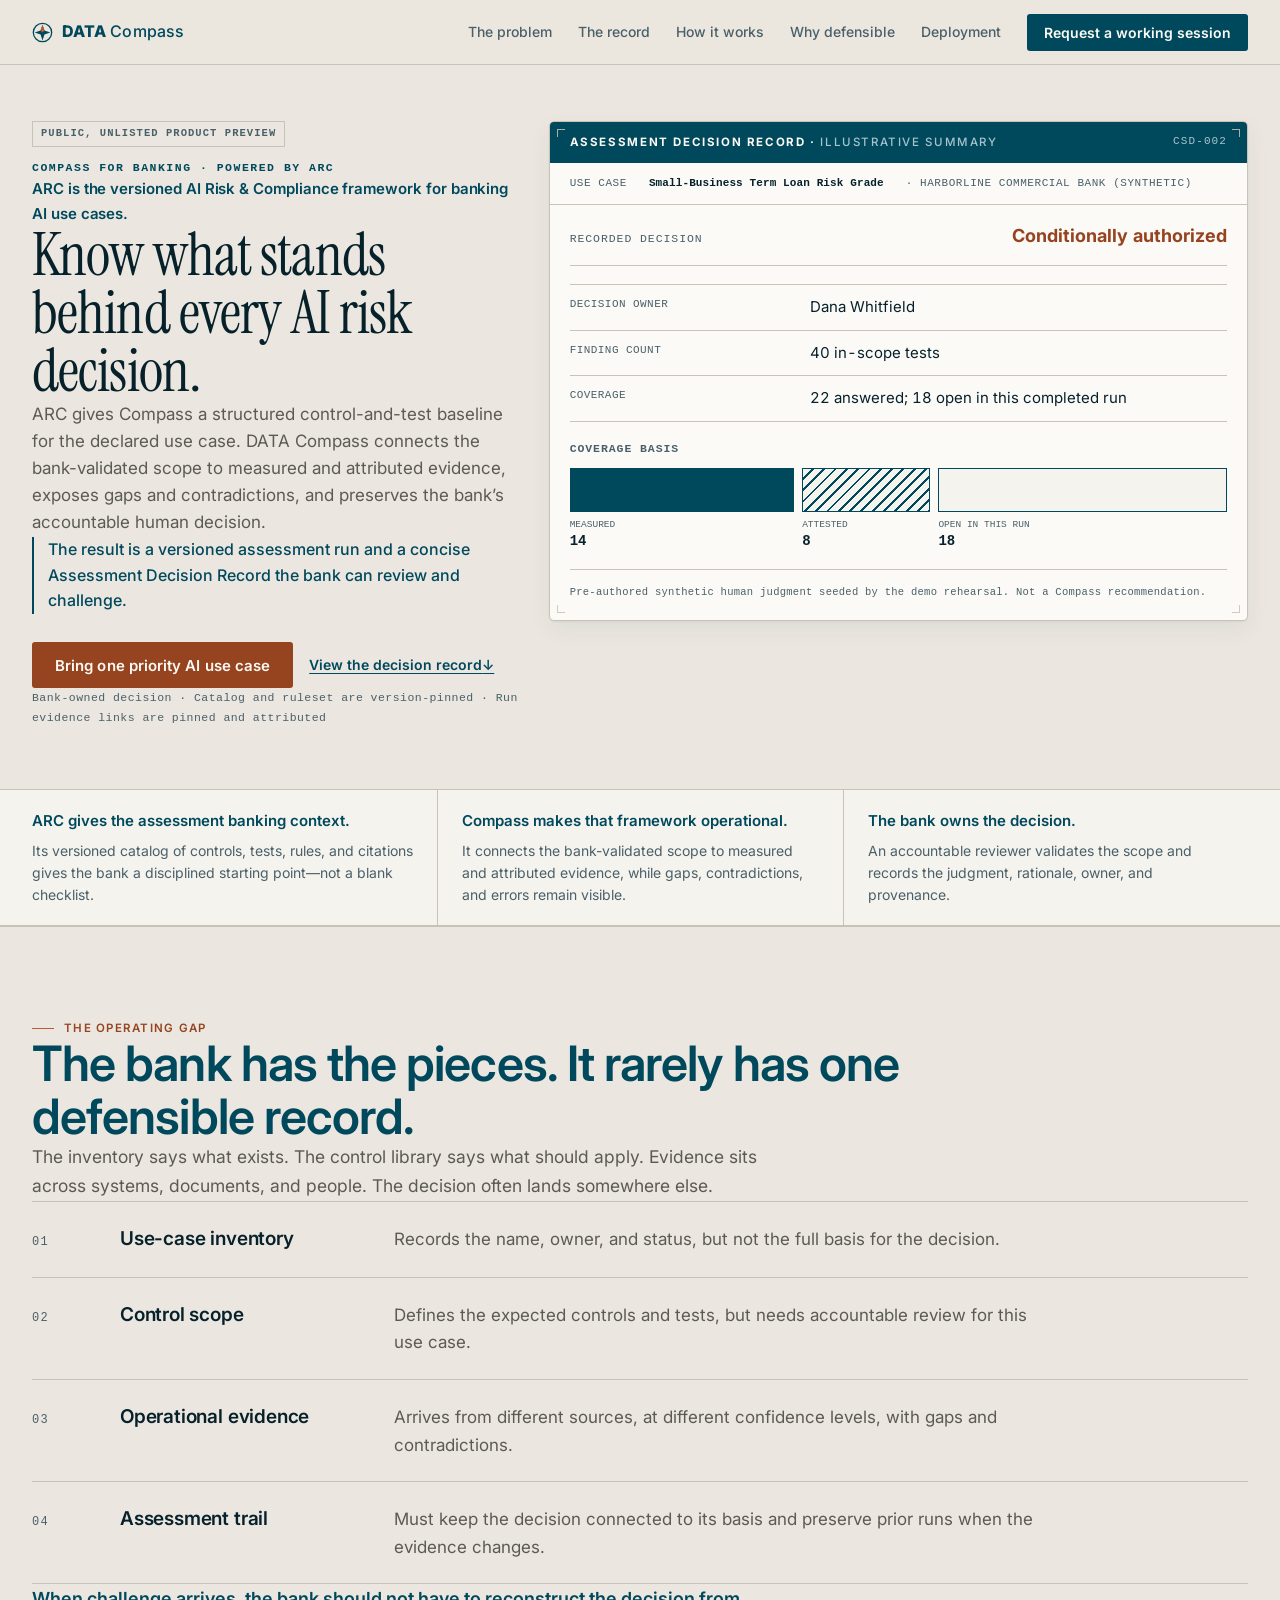
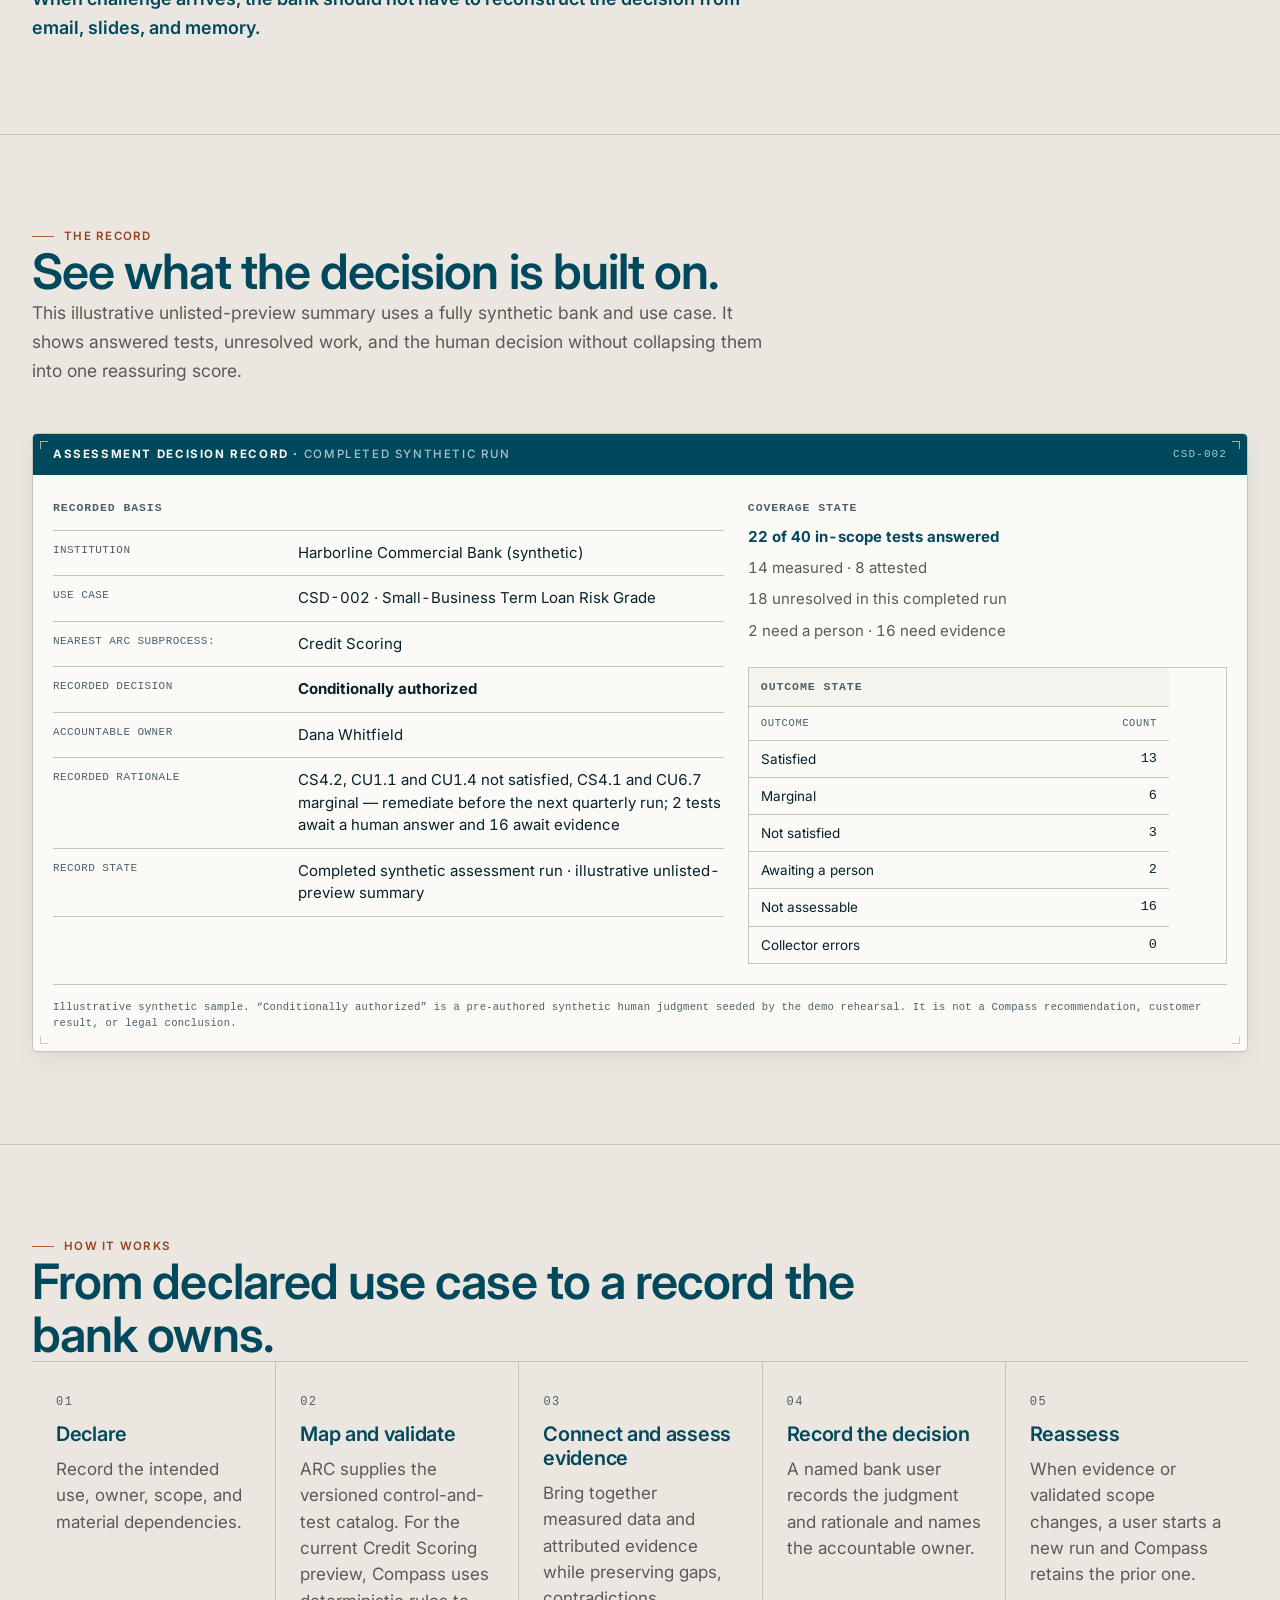
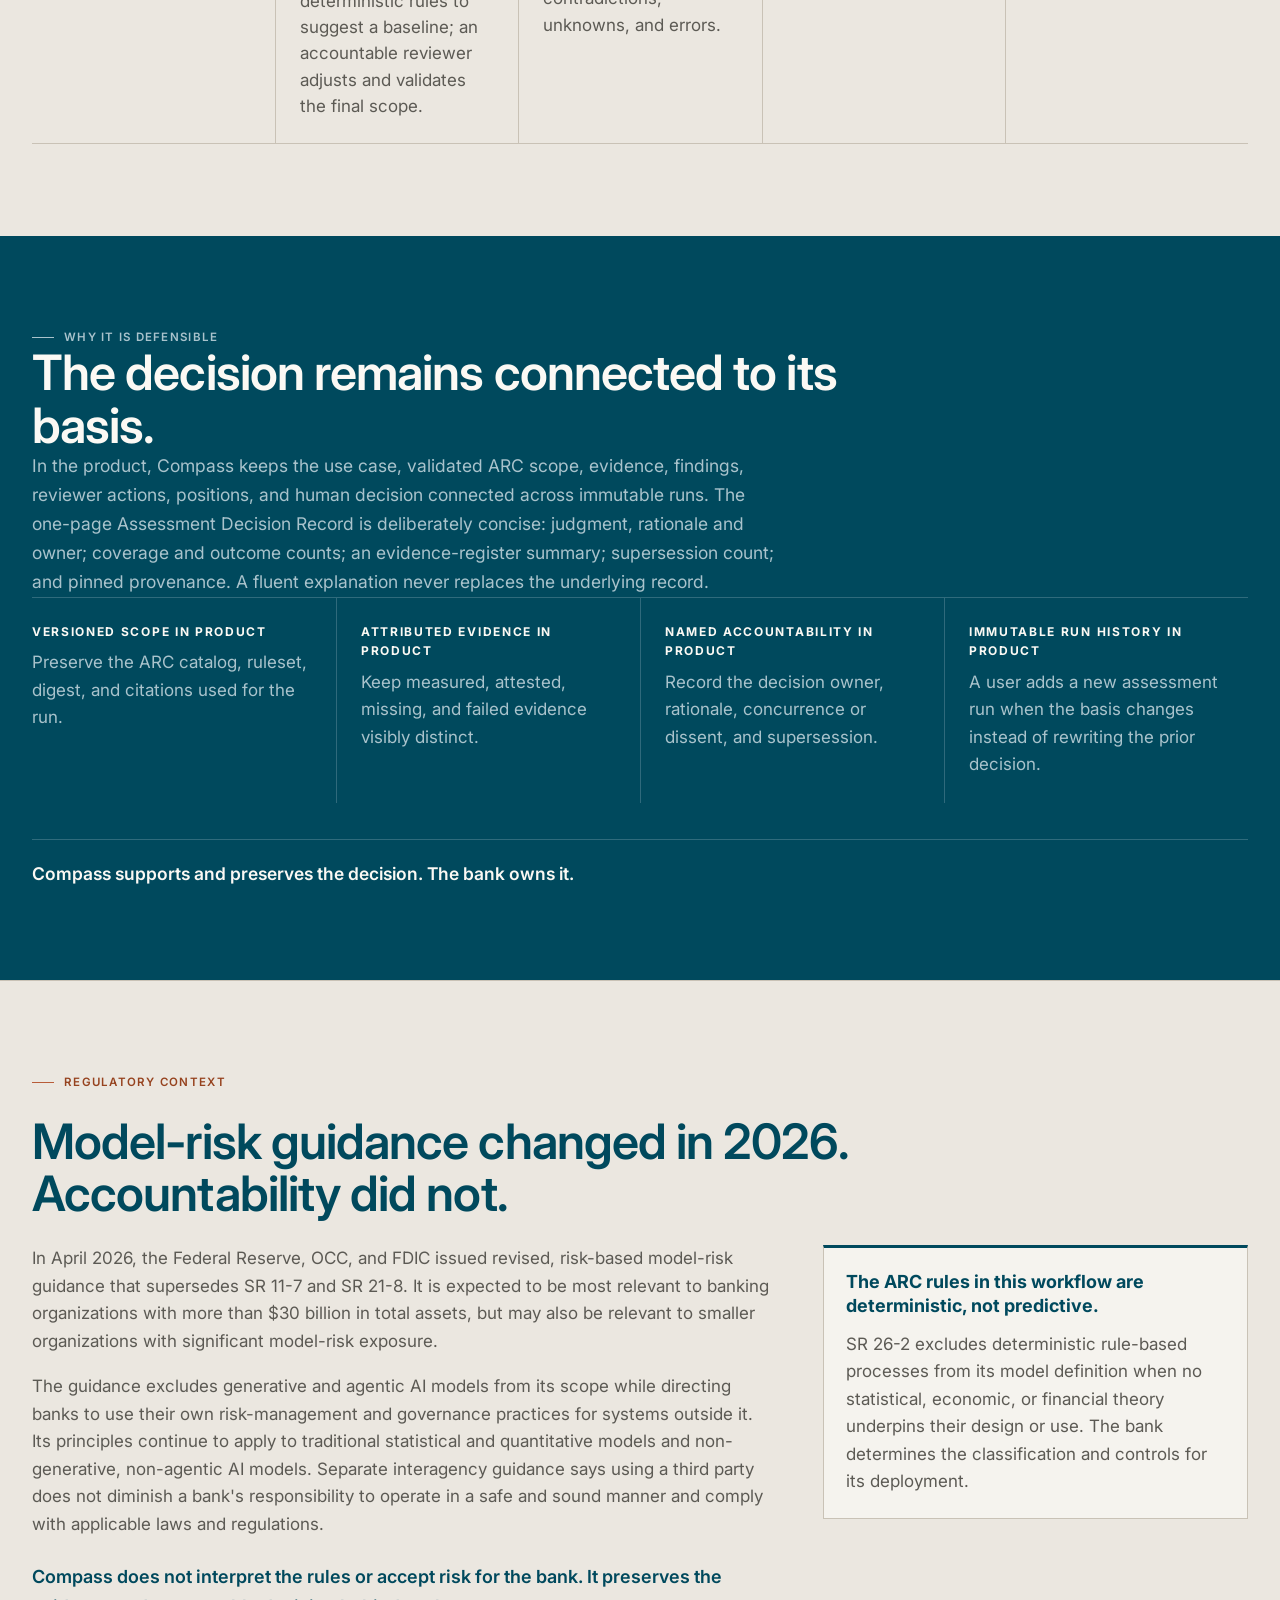
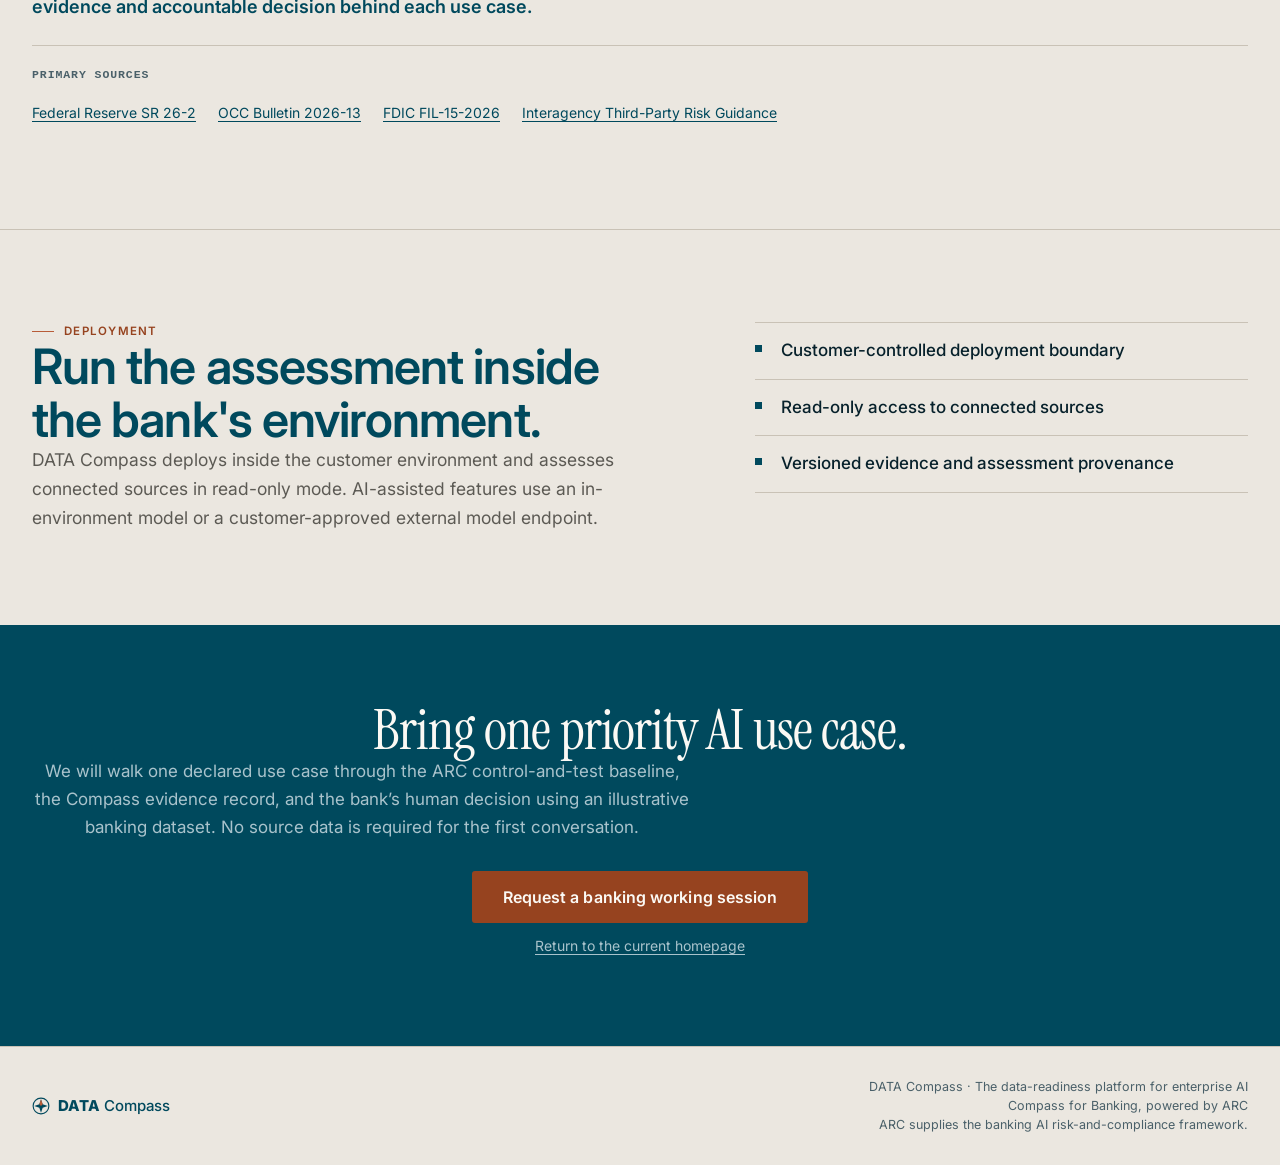
==== commit 19348621: "fix: make ARC value explicit in banking preview" ====
--- a/banking/index.html
+++ b/banking/index.html
@@ -6,19 +6,19 @@
   <title>Compass for Banking · Evidence behind every AI risk decision</title>
   <meta name="robots" content="noindex,nofollow">
   <link rel="canonical" href="https://compassfordata.com/banking/">
-  <meta name="description" content="Compass for Banking connects a declared AI use case, bank-validated ARC controls, evidence, unresolved findings, and the accountable human decision in one versioned assessment run.">
+  <meta name="description" content="Compass for Banking combines ARC’s versioned AI Risk &amp; Compliance framework with evidence, unresolved findings, and the bank’s accountable human decision in one assessment run.">
   <meta name="theme-color" content="#00495D">
   <meta property="og:type" content="website">
   <meta property="og:url" content="https://compassfordata.com/banking/">
   <meta property="og:title" content="Compass for Banking · Evidence behind every AI risk decision">
-  <meta property="og:description" content="Compass for Banking connects a declared AI use case, bank-validated ARC controls, evidence, unresolved findings, and the accountable human decision in one versioned assessment run.">
+  <meta property="og:description" content="Compass for Banking combines ARC’s versioned AI Risk &amp; Compliance framework with evidence, unresolved findings, and the bank’s accountable human decision in one assessment run.">
   <meta property="og:image" content="https://compassfordata.com/img/og-platform.png">
   <meta property="og:image:width" content="1200">
   <meta property="og:image:height" content="630">
   <meta property="og:image:alt" content="DATA Compass — AI readiness, measured—not asserted.">
   <meta name="twitter:card" content="summary_large_image">
   <meta name="twitter:title" content="Compass for Banking · Evidence behind every AI risk decision">
-  <meta name="twitter:description" content="Compass for Banking connects a declared AI use case, bank-validated ARC controls, evidence, unresolved findings, and the accountable human decision in one versioned assessment run.">
+  <meta name="twitter:description" content="Compass for Banking combines ARC’s versioned AI Risk &amp; Compliance framework with evidence, unresolved findings, and the bank’s accountable human decision in one assessment run.">
   <meta name="twitter:image" content="https://compassfordata.com/img/og-platform.png">
   <meta name="twitter:image:alt" content="DATA Compass — AI readiness, measured—not asserted.">
   <link rel="icon" href="data:image/svg+xml,<svg xmlns='http://www.w3.org/2000/svg' viewBox='0 0 32 32'><circle cx='16' cy='16' r='13.5' fill='none' stroke='%2300495D' stroke-width='2.5'/><path d='M16 4 L19 13 L28 16 L19 19 L16 28 L13 19 L4 16 L13 13 Z' fill='%2300495D'/><path d='M16 4 L19 13 L16 16 L13 13 Z' fill='%23B85C38'/></svg>">
@@ -69,9 +69,9 @@
     <div class="nb-hero__copy">
       <p class="bk-preview-status">PUBLIC, UNLISTED PRODUCT PREVIEW</p>
       <p class="nb-hero__qual">COMPASS FOR BANKING · POWERED BY ARC</p>
-      <p class="nb-hero__cat">Evidence-based readiness for banking data and AI use cases.</p>
+      <p class="nb-hero__cat">ARC is the versioned AI Risk &amp; Compliance framework for banking AI use cases.</p>
       <h1 class="nb-hero__h1">Know what stands behind every AI risk decision.</h1>
-      <p class="nb-hero__sub">DATA Compass starts with the declared AI use case, connects it to bank-validated ARC controls and tests, brings the evidence together, exposes what is missing or contradicted, and preserves the accountable human decision.</p>
+      <p class="nb-hero__sub">ARC gives Compass a structured control-and-test baseline for the declared use case. DATA Compass connects the bank-validated scope to measured and attributed evidence, exposes gaps and contradictions, and preserves the bank’s accountable human decision.</p>
       <p class="nb-hero__proof">The result is a versioned assessment run and a concise Assessment Decision Record the bank can review and challenge.</p>
       <div class="nb-hero__ctas">
         <button type="button" class="nb-btn nb-btn--accent" data-nb-demo>Bring one priority AI use case</button>
@@ -113,9 +113,9 @@
 
 <section class="nb-rail" aria-label="Roles in the assessment">
   <div class="nb-wrap nb-rail__grid">
-    <div><p>ARC defines what should be true.</p><p class="bk-rail__provenance">ARC is the AI Risk &amp; Compliance framework developed and owned by Alexa Philo.</p></div>
-    <div><p>Compass shows what is known, missing, or contradicted.</p></div>
-    <div><p>The bank makes the decision.</p></div>
+    <div><p>ARC gives the assessment banking context.</p><p class="bk-rail__detail">Its versioned catalog of controls, tests, rules, and citations gives the bank a disciplined starting point—not a blank checklist.</p></div>
+    <div><p>Compass makes that framework operational.</p><p class="bk-rail__detail">It connects the bank-validated scope to measured and attributed evidence, while gaps, contradictions, and errors remain visible.</p></div>
+    <div><p>The bank owns the decision.</p><p class="bk-rail__detail">An accountable reviewer validates the scope and records the judgment, rationale, owner, and provenance.</p></div>
   </div>
 </section>
 
@@ -194,7 +194,7 @@
     <h2 class="nb-h2" id="how-it-works-title">From declared use case to a record the bank owns.</h2>
     <ol class="nb-stages">
       <li class="nb-stage"><div class="nb-stage__t"><span class="nb-stage__n" aria-hidden="true">01</span><h3>Declare</h3><p>Record the intended use, owner, scope, and material dependencies.</p></div></li>
-      <li class="nb-stage"><div class="nb-stage__t"><span class="nb-stage__n" aria-hidden="true">02</span><h3>Map and validate</h3><p>For the current Credit Scoring preview, Compass suggests a deterministic ARC baseline. An accountable reviewer adjusts and validates the final scope.</p></div></li>
+      <li class="nb-stage"><div class="nb-stage__t"><span class="nb-stage__n" aria-hidden="true">02</span><h3>Map and validate</h3><p>ARC supplies the versioned control-and-test catalog. For the current Credit Scoring preview, Compass uses deterministic rules to suggest a baseline; an accountable reviewer adjusts and validates the final scope.</p></div></li>
       <li class="nb-stage"><div class="nb-stage__t"><span class="nb-stage__n" aria-hidden="true">03</span><h3>Connect and assess evidence</h3><p>Bring together measured data and attributed evidence while preserving gaps, contradictions, unknowns, and errors.</p></div></li>
       <li class="nb-stage"><div class="nb-stage__t"><span class="nb-stage__n" aria-hidden="true">04</span><h3>Record the decision</h3><p>A named bank user records the judgment and rationale and names the accountable owner.</p></div></li>
       <li class="nb-stage"><div class="nb-stage__t"><span class="nb-stage__n" aria-hidden="true">05</span><h3>Reassess</h3><p>When evidence or validated scope changes, a user starts a new run and Compass retains the prior one.</p></div></li>
@@ -260,7 +260,7 @@
 <section class="nb-teal nb-teal--close" aria-labelledby="closing-title">
   <div class="nb-wrap nb-cta">
     <h2 class="nb-cta__h" id="closing-title">Bring one priority AI use case.</h2>
-    <p class="nb-cta__p">We will walk the declared scope, the ARC baseline, the evidence record, and the human decision using an illustrative banking dataset. No source data is required for the first conversation.</p>
+    <p class="nb-cta__p">We will walk one declared use case through the ARC control-and-test baseline, the Compass evidence record, and the bank’s human decision using an illustrative banking dataset. No source data is required for the first conversation.</p>
     <button type="button" class="nb-btn nb-btn--accent nb-btn--lg" data-nb-demo>Request a banking working session</button>
     <p class="nb-cta__back"><a href="/">Return to the current homepage</a></p>
   </div>
@@ -277,7 +277,7 @@
     <div class="bk-foot__copy">
       <p>DATA Compass · The data-readiness platform for enterprise AI</p>
       <p>Compass for Banking, powered by ARC</p>
-      <p>ARC is developed and owned by Alexa Philo.</p>
+      <p>ARC supplies the banking AI risk-and-compliance framework.</p>
     </div>
   </div>
 </footer>
--- a/banking/banking.css
+++ b/banking/banking.css
@@ -213,12 +213,12 @@
   font-weight: 600;
   line-height: 1.45;
 }
-.banking-page .nb-rail__grid .bk-rail__provenance {
+.banking-page .nb-rail__grid .bk-rail__detail {
   margin-top: 9px;
   color: var(--nb-quiet);
-  font-size: 11px;
+  font-size: 14px;
   font-weight: 400;
-  line-height: 1.5;
+  line-height: 1.55;
 }
 
 .banking-page .nb-cons p,
@@ -363,7 +363,13 @@
   .banking-page .nb-rail__grid > div:first-child { padding-top: 16px; border-top: 0; }
   .banking-page .bk-ledger__row { grid-template-columns: 1fr; gap: 5px; }
   .banking-page #how-it-works .nb-stage:nth-child(even) { border-left: 0; }
+  .banking-page .bk-coverage__text { font-size: 11.5px; }
   .banking-page .bk-record__table-region { overflow-x: auto; overscroll-behavior-inline: contain; }
+  .banking-page .bk-record__table caption,
+  .banking-page .bk-record__table th,
+  .banking-page .bk-record__table td,
+  .banking-page .bk-record__table thead th { font-size: 14px; }
+  .banking-page .bk-record__disclaimer { font-size: 16px; line-height: 1.55; }
   .banking-page .bk-regulatory > * { grid-column: 1; }
   .banking-page .nb-dep > .nb-dep__list { grid-column: 1 / -1; }
   .banking-page .bk-foot__copy { text-align: left; }
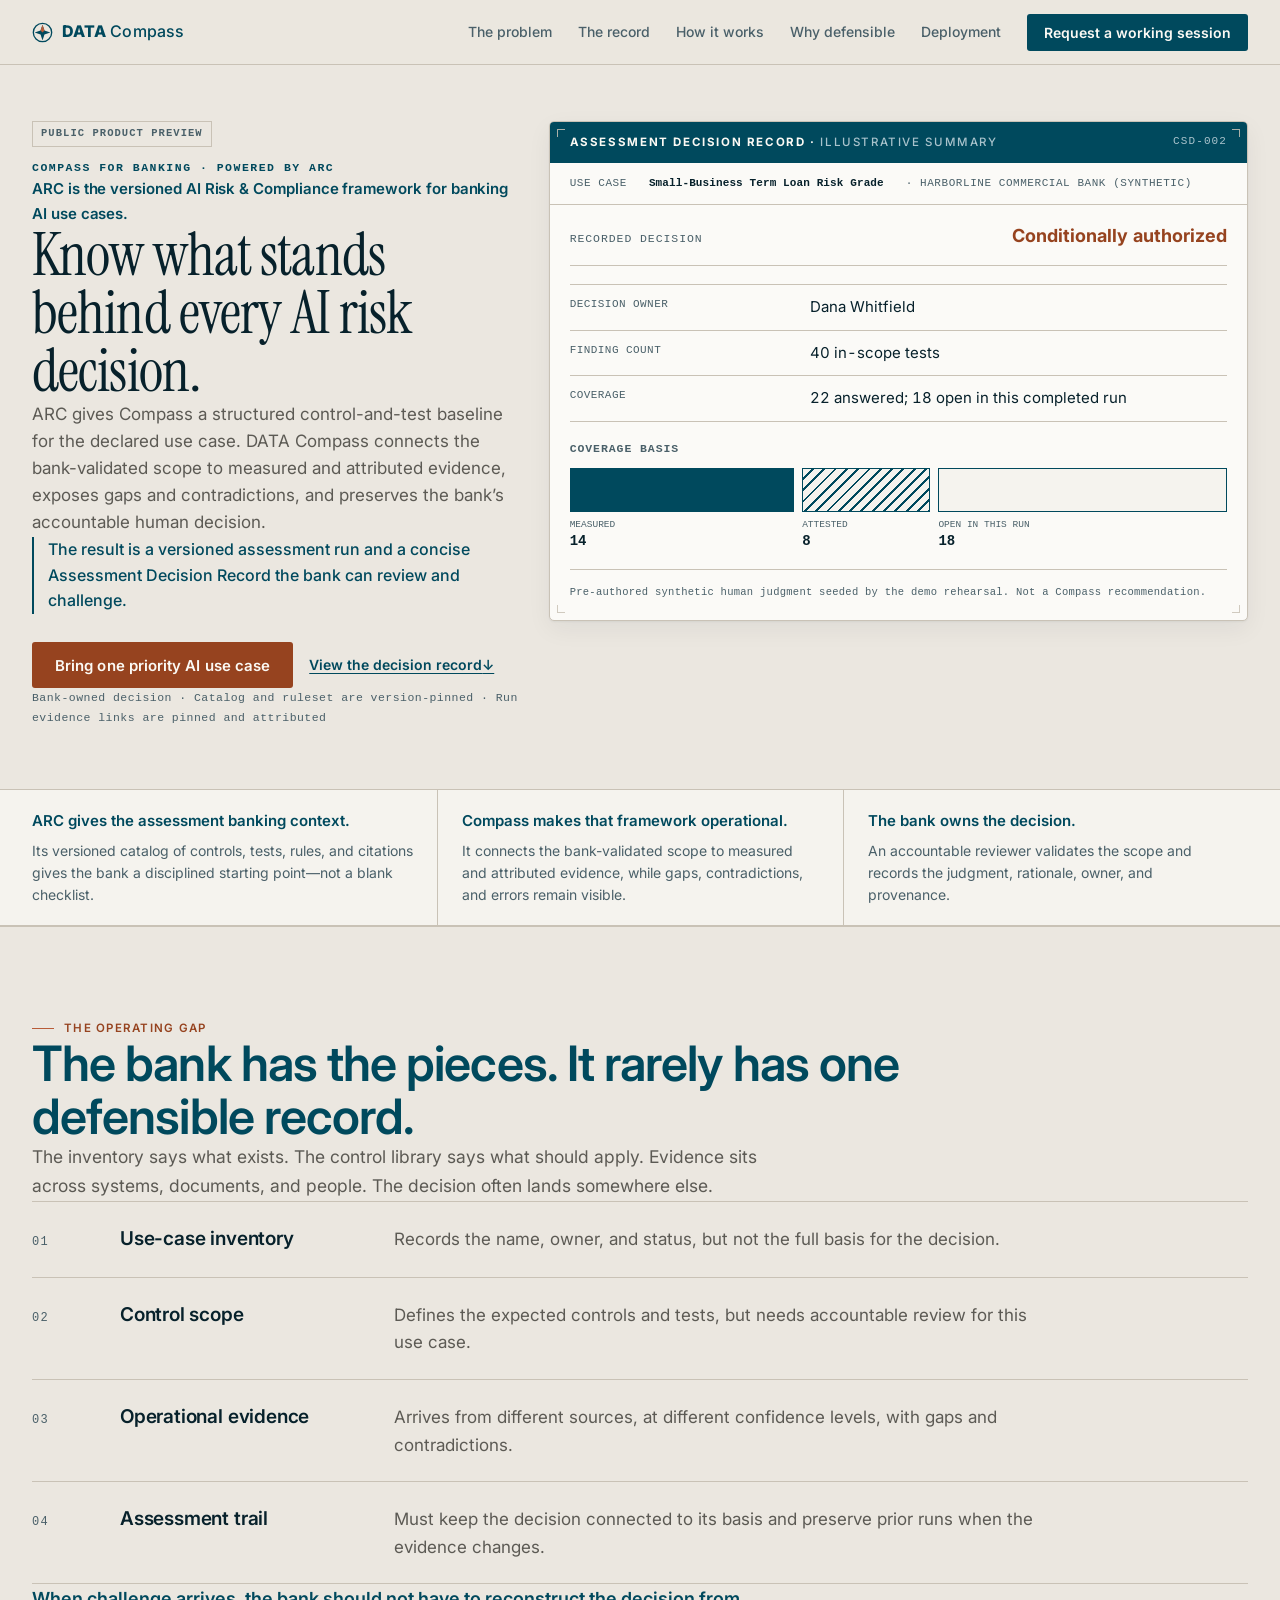
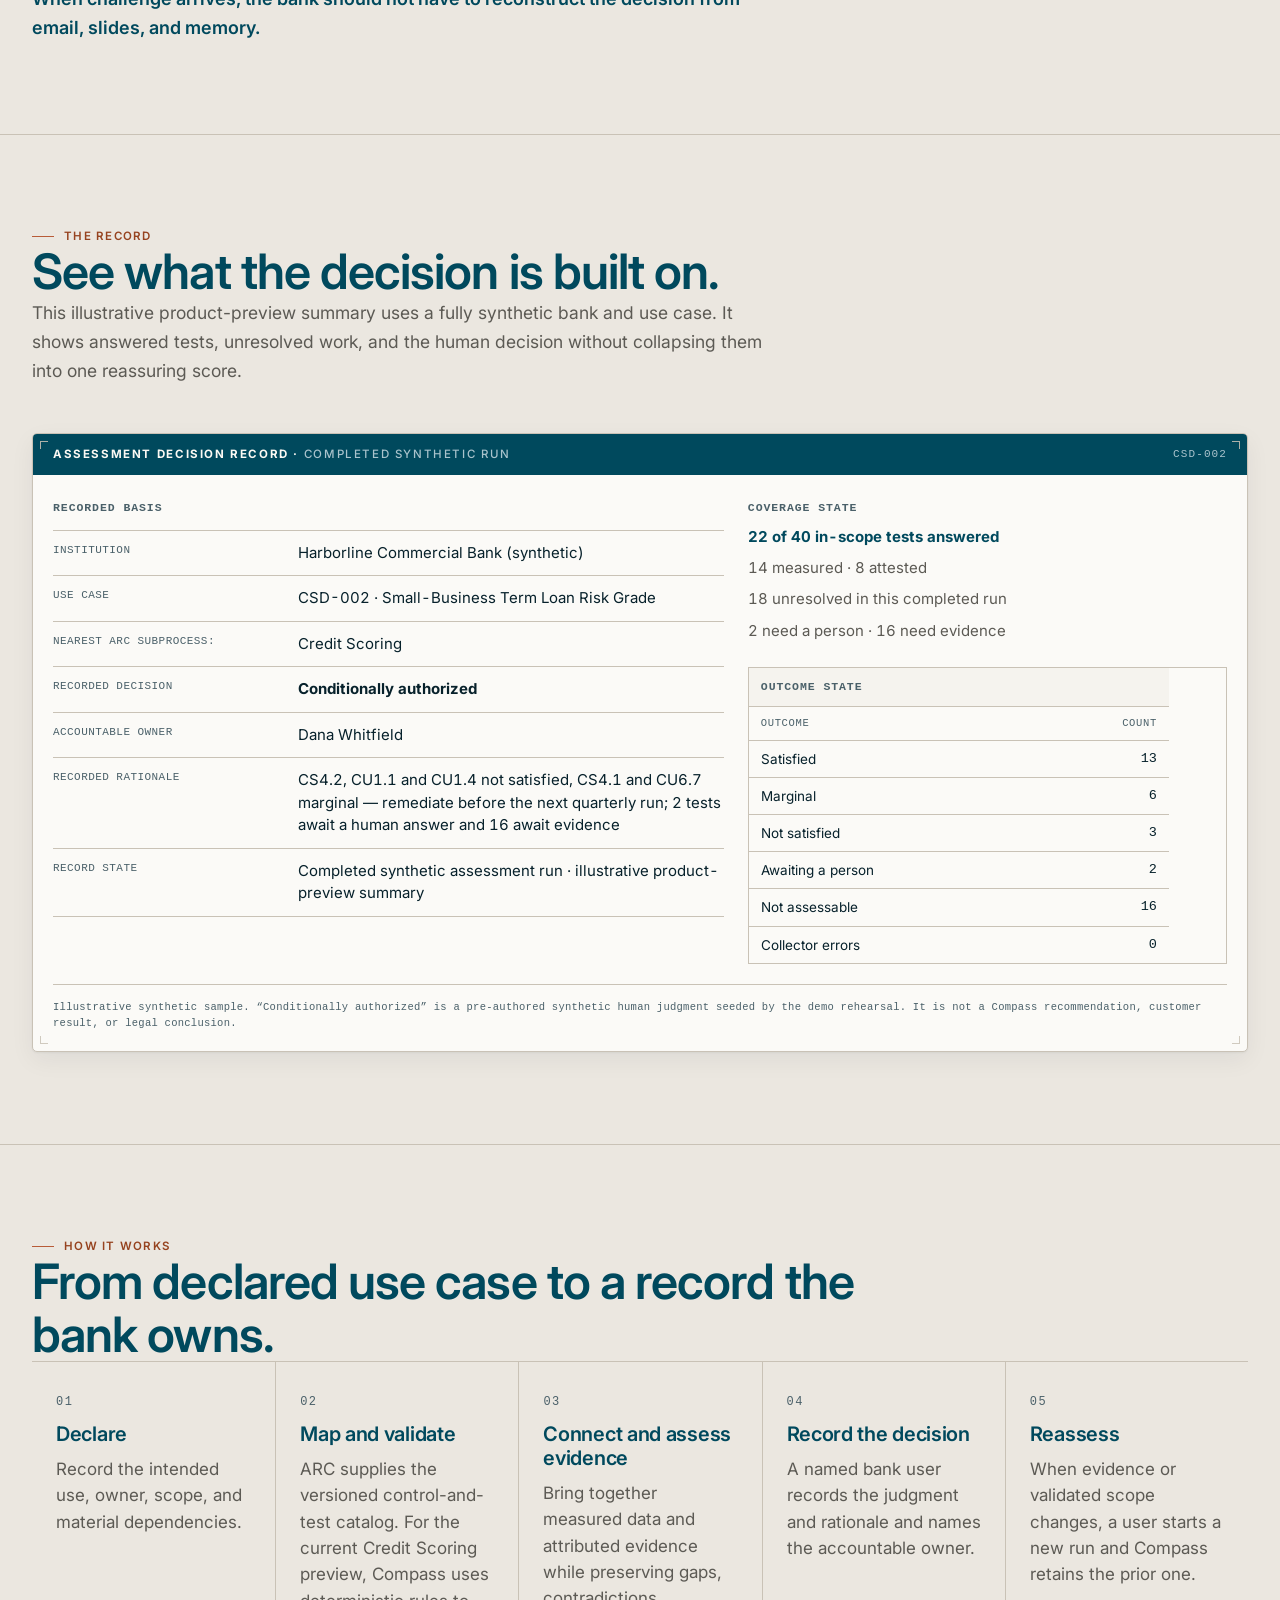
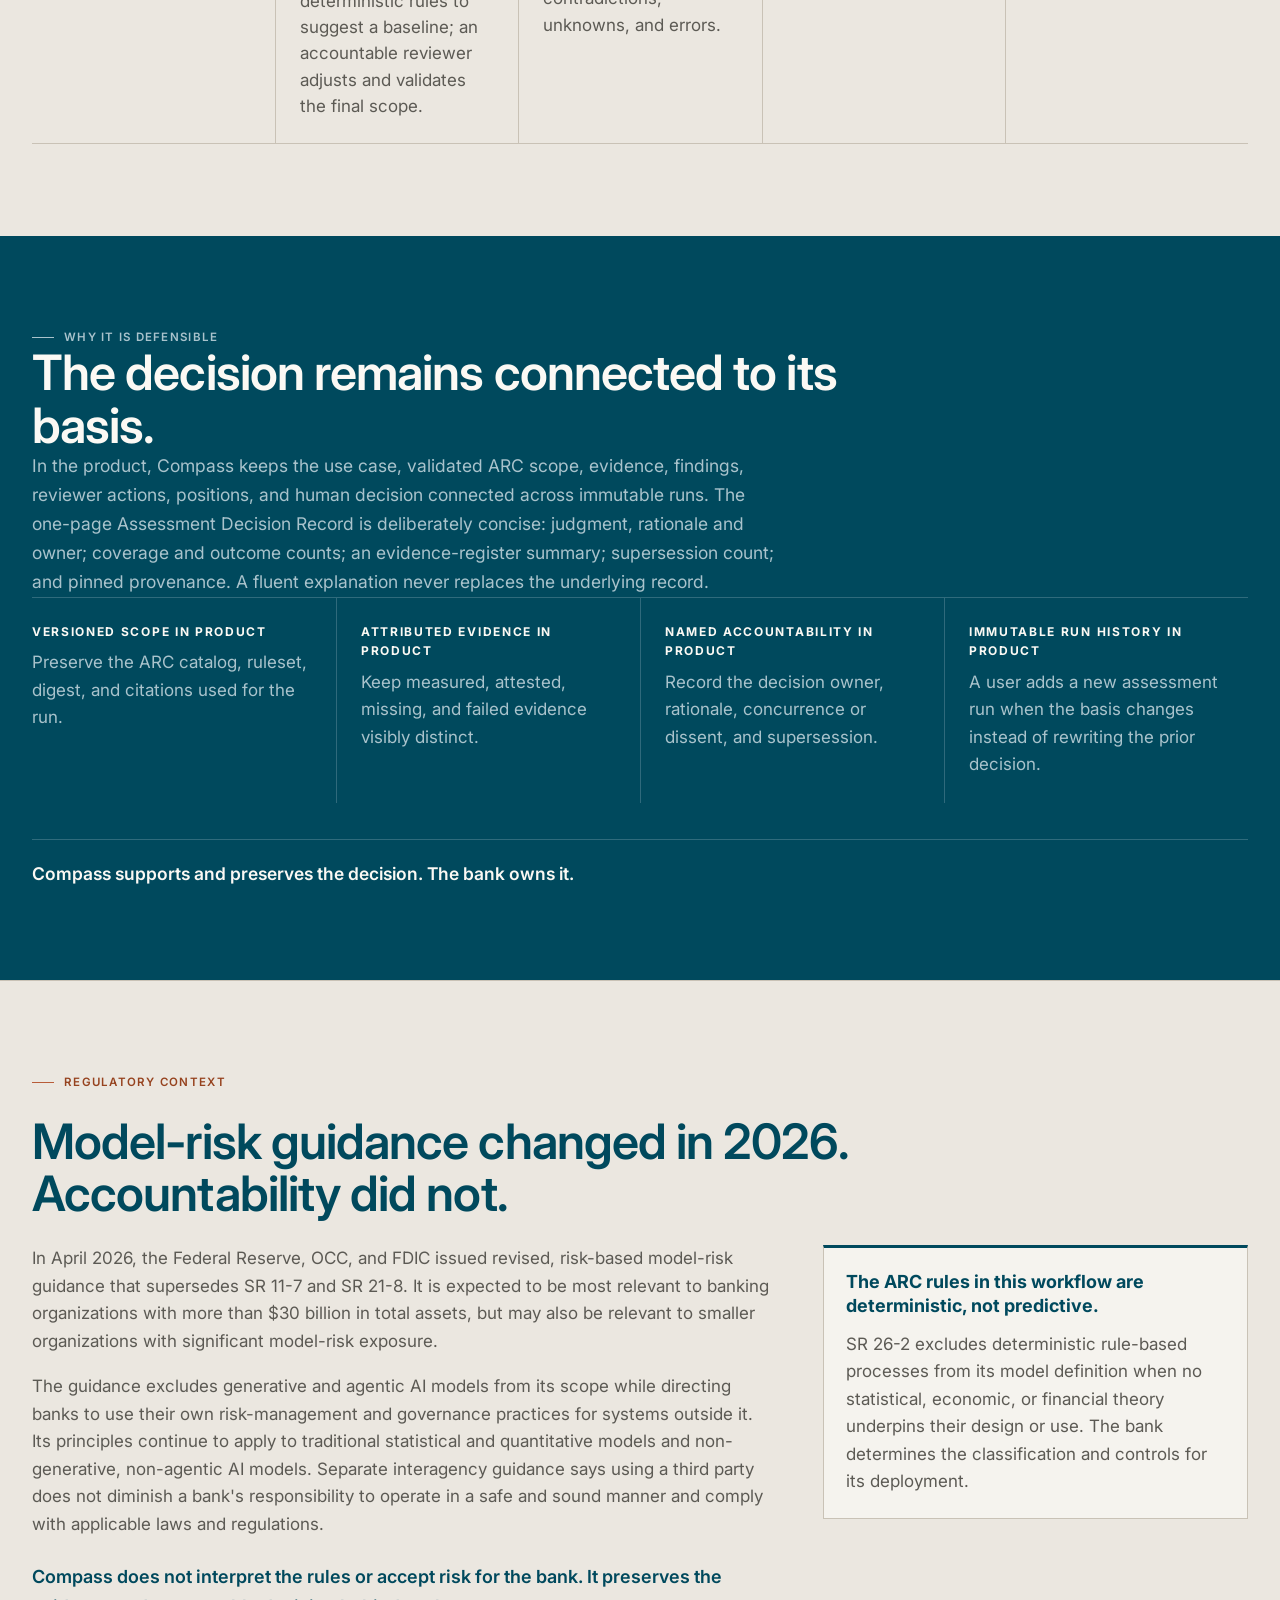
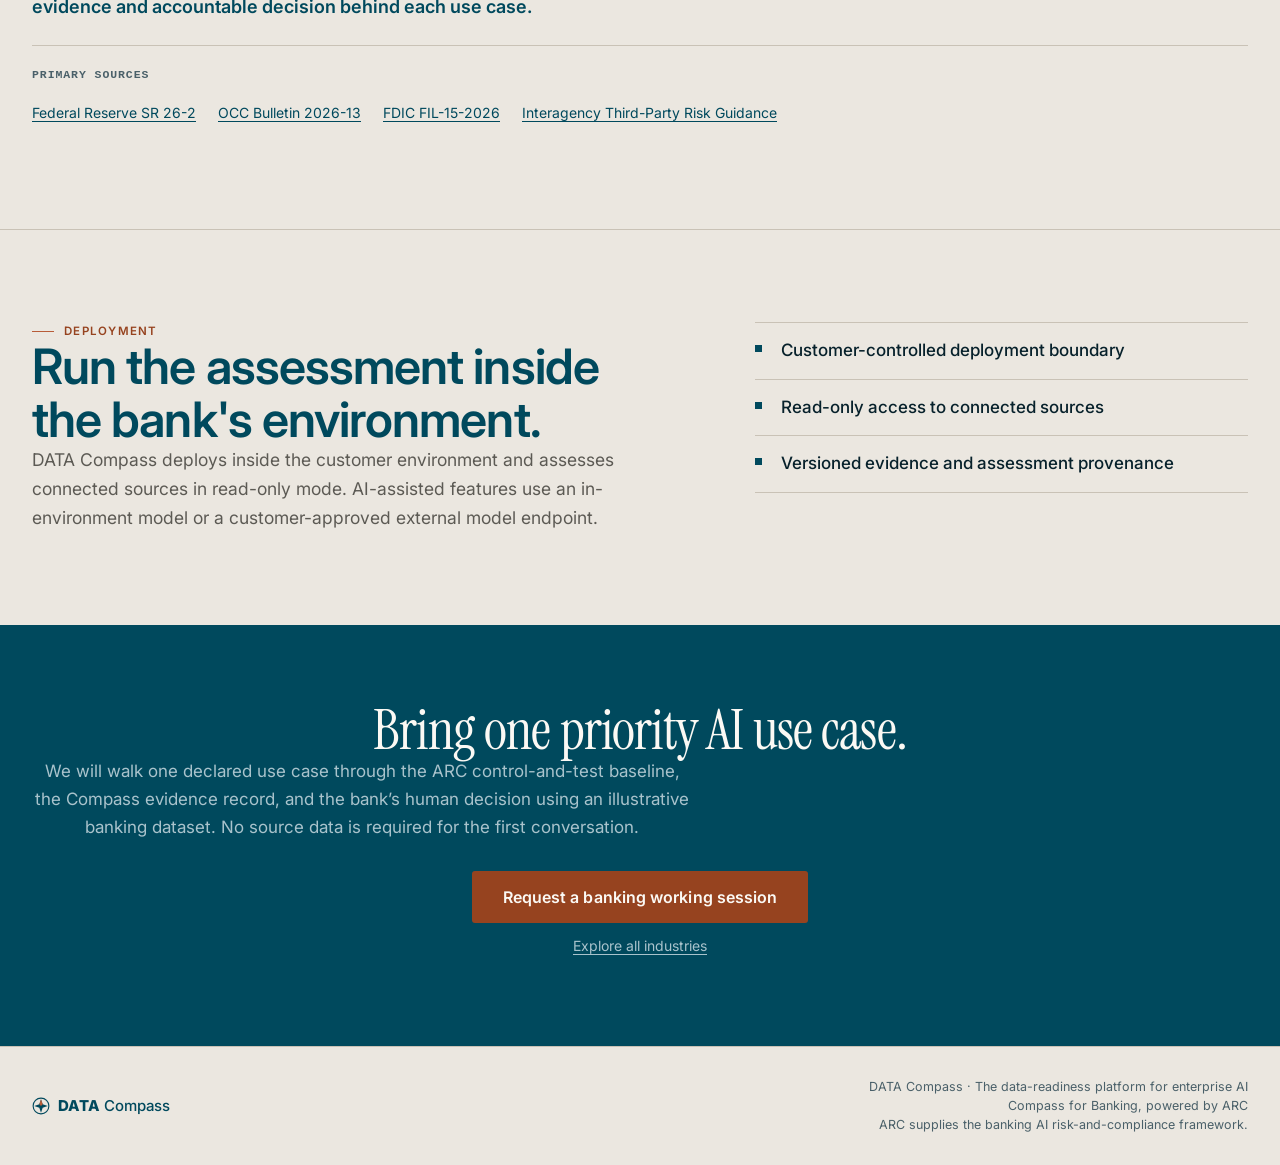
==== commit fda51e43: "feat: add buyer-oriented umbrella landing page" ====
--- a/banking/index.html
+++ b/banking/index.html
@@ -34,7 +34,7 @@
 
 <nav class="nb-nav" id="nbNav" aria-label="Main">
   <div class="nb-nav__inner">
-    <a href="/" class="nb-nav__brand" aria-label="DATA Compass — return to the current homepage">
+    <a href="/" class="nb-nav__brand" aria-label="DATA Compass — explore all industries">
       <svg width="21" height="21" viewBox="0 0 32 32" aria-hidden="true" focusable="false"><circle cx="16" cy="16" r="14" fill="none" stroke="#00495D" stroke-width="2"/><path d="M16 4 L19 13 L28 16 L19 19 L16 28 L13 19 L4 16 L13 13 Z" fill="#00495D"/><path d="M16 4 L19 13 L16 16 L13 13 Z" fill="#B85C38"/></svg>
       <span><b>DATA</b> Compass</span>
     </a>
@@ -67,7 +67,7 @@
 <header class="nb-hero">
   <div class="nb-wrap nb-hero__grid">
     <div class="nb-hero__copy">
-      <p class="bk-preview-status">PUBLIC, UNLISTED PRODUCT PREVIEW</p>
+      <p class="bk-preview-status">PUBLIC PRODUCT PREVIEW</p>
       <p class="nb-hero__qual">COMPASS FOR BANKING · POWERED BY ARC</p>
       <p class="nb-hero__cat">ARC is the versioned AI Risk &amp; Compliance framework for banking AI use cases.</p>
       <h1 class="nb-hero__h1">Know what stands behind every AI risk decision.</h1>
@@ -138,7 +138,7 @@
   <div class="nb-wrap">
     <p class="nb-eyebrow">THE RECORD</p>
     <h2 class="nb-h2" id="decision-record-title">See what the decision is built on.</h2>
-    <p class="nb-lead">This illustrative unlisted-preview summary uses a fully synthetic bank and use case. It shows answered tests, unresolved work, and the human decision without collapsing them into one reassuring score.</p>
+    <p class="nb-lead">This illustrative product-preview summary uses a fully synthetic bank and use case. It shows answered tests, unresolved work, and the human decision without collapsing them into one reassuring score.</p>
 
     <article class="nb-brief nb-brief--full bk-record bk-record--full" aria-labelledby="full-record-title">
       <span class="nb-brief__regs" aria-hidden="true"></span>
@@ -156,7 +156,7 @@
             <div class="bk-ledger__row"><dt>Recorded decision</dt><dd><strong>Conditionally authorized</strong></dd></div>
             <div class="bk-ledger__row"><dt>Accountable owner</dt><dd>Dana Whitfield</dd></div>
             <div class="bk-ledger__row"><dt>Recorded rationale</dt><dd>CS4.2, CU1.1 and CU1.4 not satisfied, CS4.1 and CU6.7 marginal — remediate before the next quarterly run; 2 tests await a human answer and 16 await evidence</dd></div>
-            <div class="bk-ledger__row"><dt>Record state</dt><dd>Completed synthetic assessment run · illustrative unlisted-preview summary</dd></div>
+            <div class="bk-ledger__row"><dt>Record state</dt><dd>Completed synthetic assessment run · illustrative product-preview summary</dd></div>
           </dl>
         </div>
         <div class="bk-record__column">
@@ -262,7 +262,7 @@
     <h2 class="nb-cta__h" id="closing-title">Bring one priority AI use case.</h2>
     <p class="nb-cta__p">We will walk one declared use case through the ARC control-and-test baseline, the Compass evidence record, and the bank’s human decision using an illustrative banking dataset. No source data is required for the first conversation.</p>
     <button type="button" class="nb-btn nb-btn--accent nb-btn--lg" data-nb-demo>Request a banking working session</button>
-    <p class="nb-cta__back"><a href="/">Return to the current homepage</a></p>
+    <p class="nb-cta__back"><a href="/">Explore all industries</a></p>
   </div>
 </section>
 
